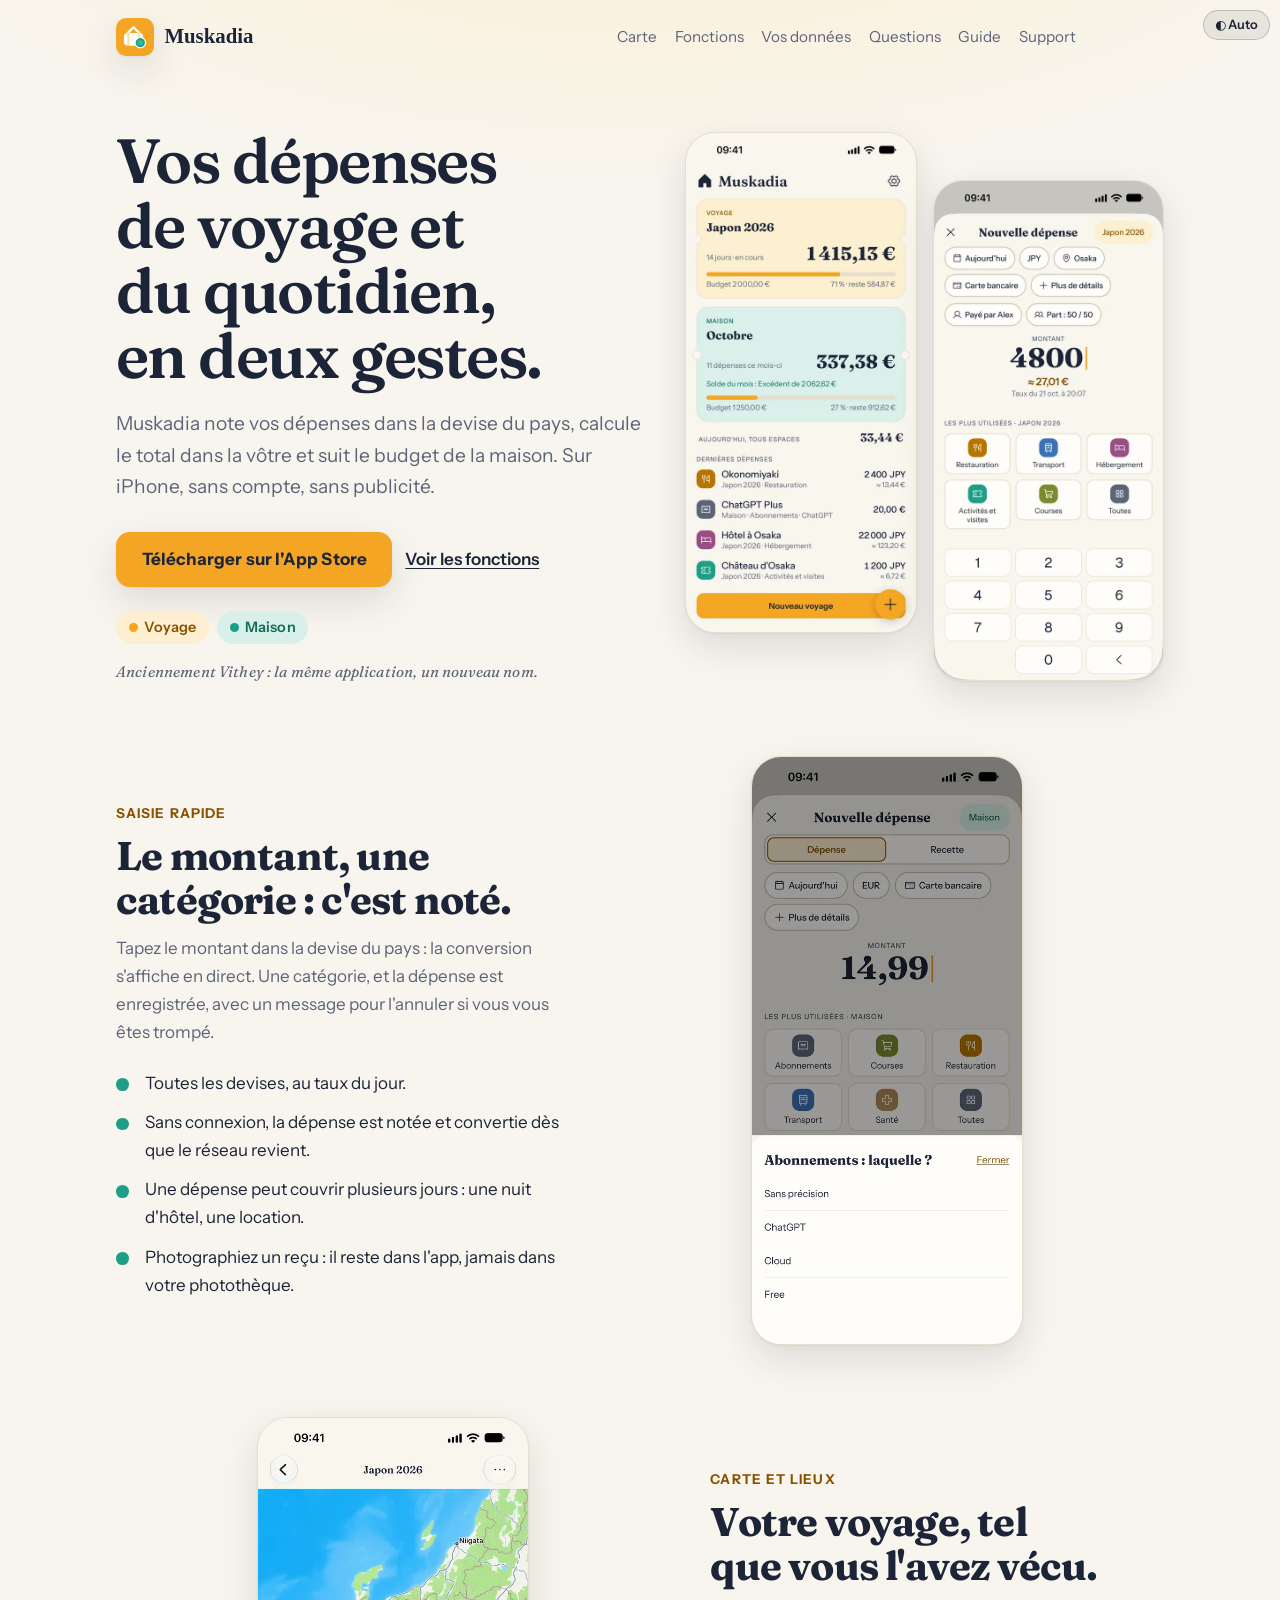
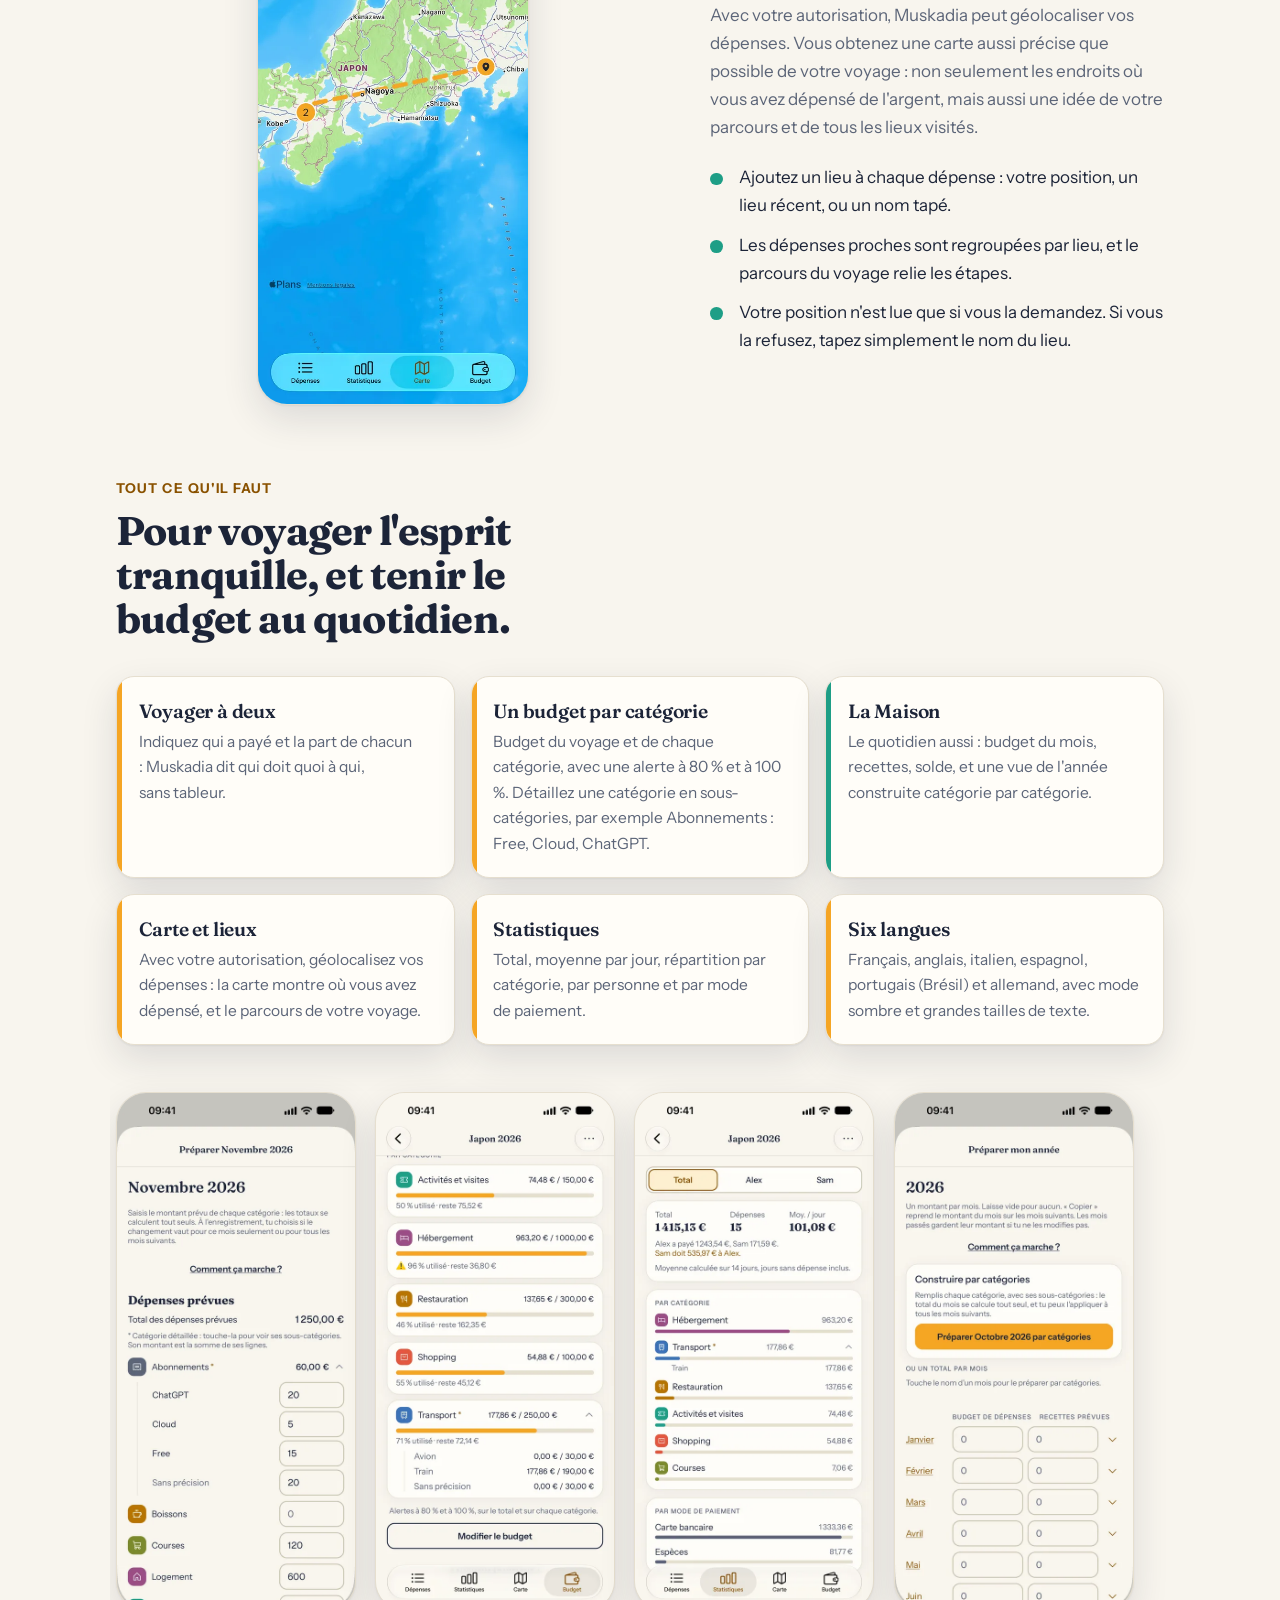
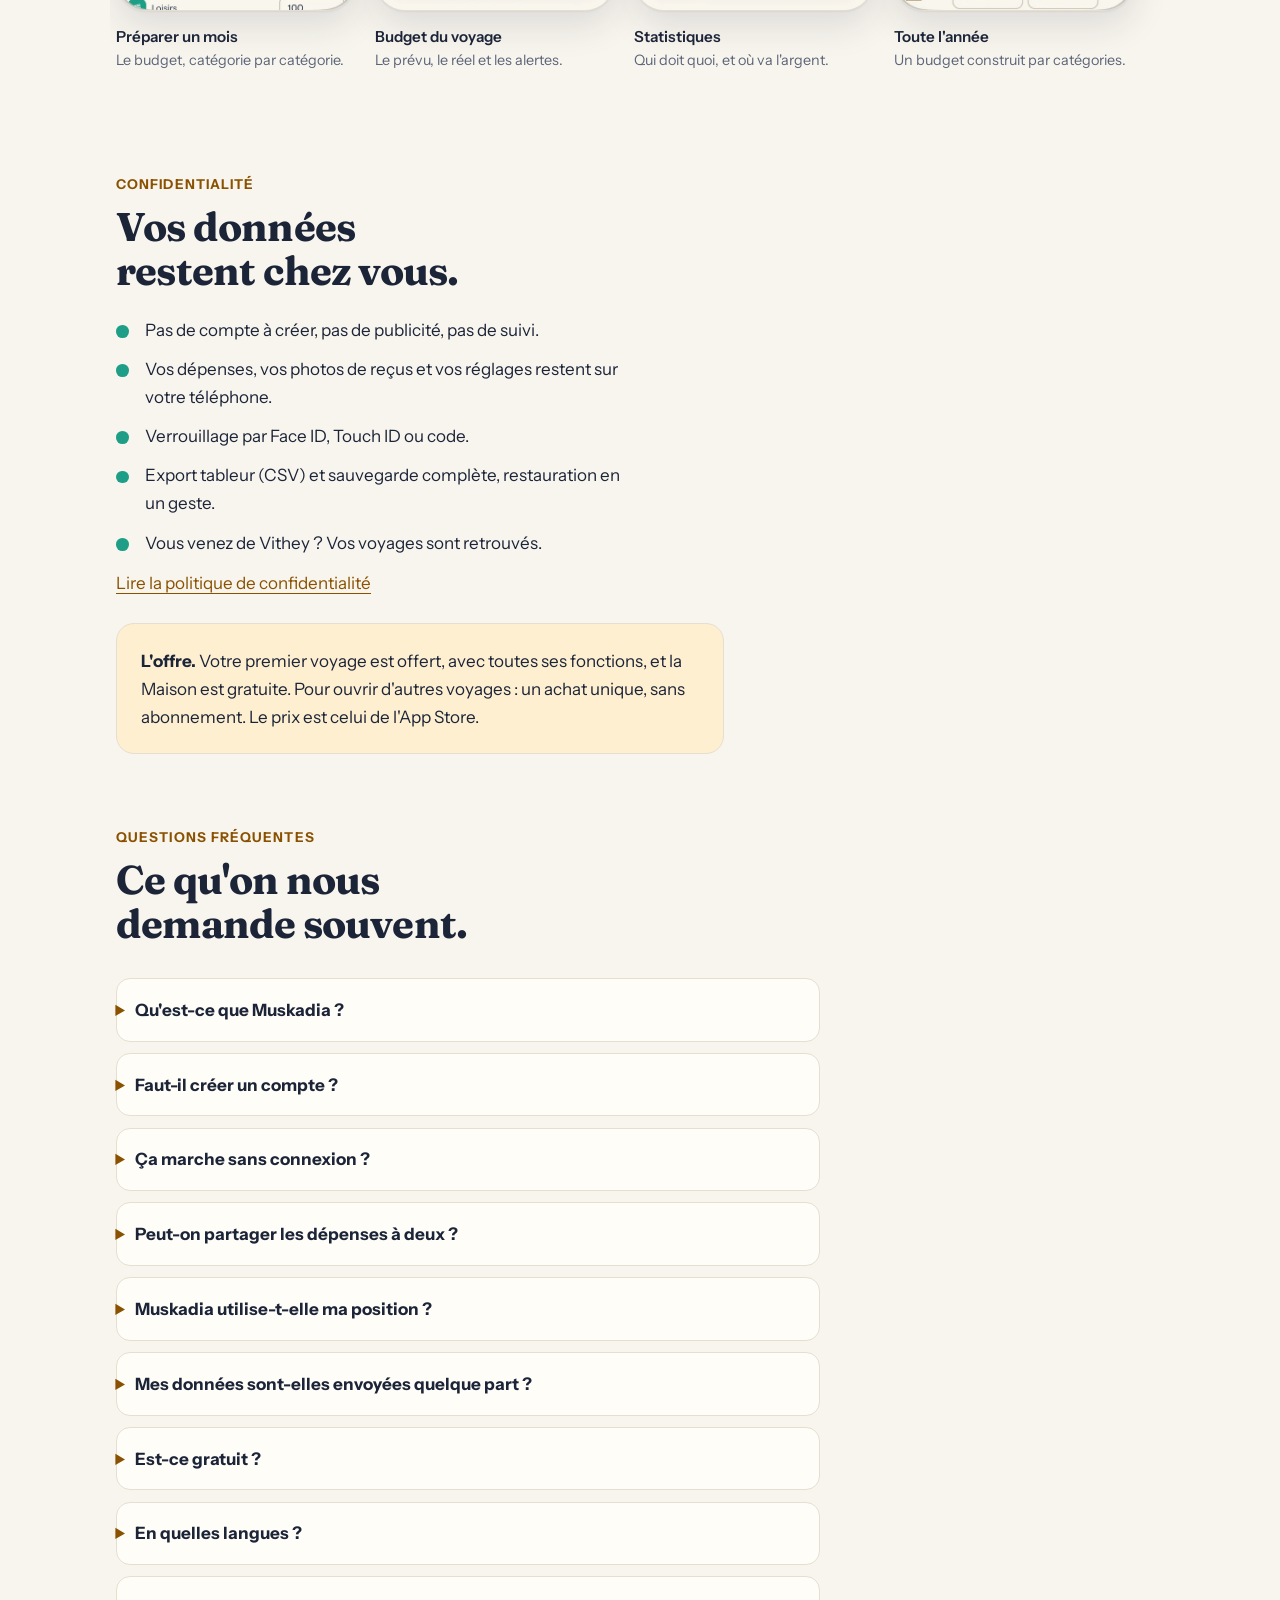
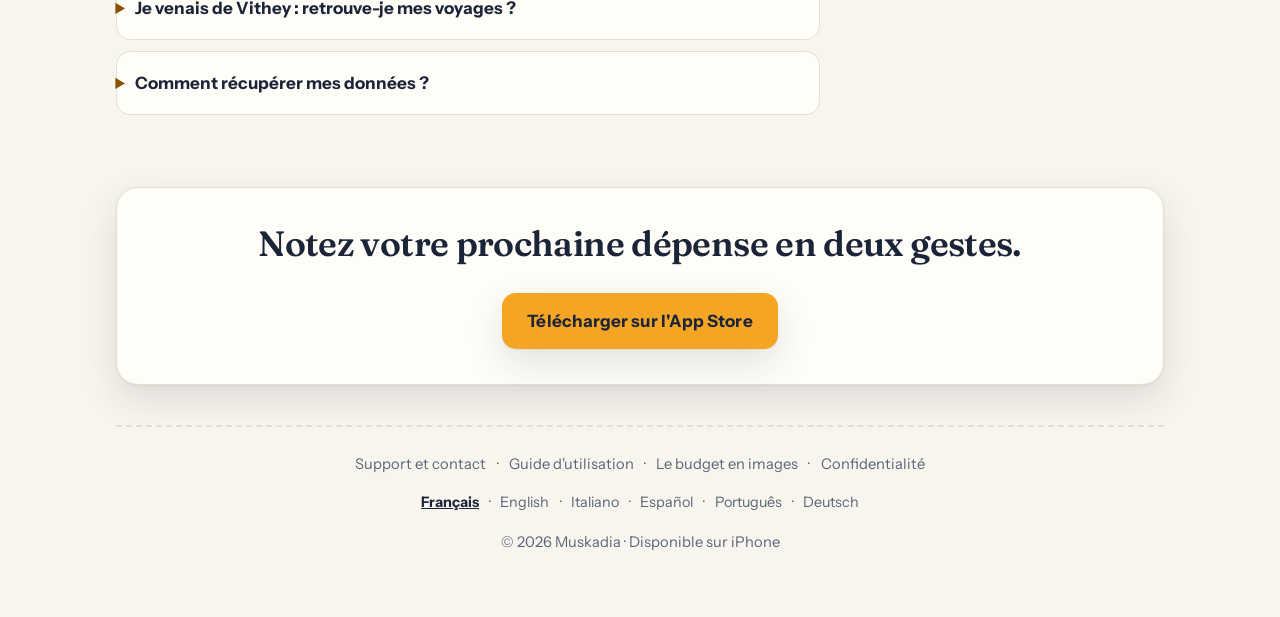
==== index.html @ f48eb9da "Liens App Store des landing pages : suivi de campagne par langue (site-fr, site-en, ...) Co-Authored" ====
<!doctype html>
<html lang="fr">
<head>
<meta charset="utf-8">
<meta name="viewport" content="width=device-width,initial-scale=1">
<title>Muskadia : dépenses de voyage et budget maison, sur iPhone</title>
<meta name="description" content="Notez vos dépenses de voyage en devises et suivez le budget de la maison, sur iPhone. Partage à deux, carte, sans compte ni publicité.">
<link rel="canonical" href="https://muskadia.fr/">
<link rel="alternate" hreflang="fr" href="https://muskadia.fr/">
<link rel="alternate" hreflang="en" href="https://muskadia.fr/en/">
<link rel="alternate" hreflang="it" href="https://muskadia.fr/it/">
<link rel="alternate" hreflang="es" href="https://muskadia.fr/es/">
<link rel="alternate" hreflang="pt-BR" href="https://muskadia.fr/pt-br/">
<link rel="alternate" hreflang="de" href="https://muskadia.fr/de/">
<link rel="alternate" hreflang="x-default" href="https://muskadia.fr/en/">
<meta name="apple-itunes-app" content="app-id=6759218602">
<meta name="theme-color" content="#F8F5EE">
<link rel="icon" href="/favicon.png">
<link rel="apple-touch-icon" href="/icon.png">
<meta property="og:type" content="website">
<meta property="og:site_name" content="Muskadia">
<meta property="og:locale" content="fr_FR">
<meta property="og:locale:alternate" content="en_US">
<meta property="og:locale:alternate" content="it_IT">
<meta property="og:locale:alternate" content="es_ES">
<meta property="og:locale:alternate" content="pt_BR">
<meta property="og:locale:alternate" content="de_DE">
<meta property="og:url" content="https://muskadia.fr/">
<meta property="og:title" content="Muskadia : dépenses de voyage et budget maison, sur iPhone">
<meta property="og:description" content="Notez une dépense en deux gestes, dans toutes les devises. Voyages, Maison, carte et budget : tout reste sur votre iPhone, sans compte.">
<meta property="og:image" content="https://muskadia.fr/img/og.png">
<meta property="og:image:width" content="1200">
<meta property="og:image:height" content="630">
<meta property="og:image:alt" content="L&#x27;écran d&#x27;accueil de Muskadia, avec un voyage et le budget de la maison">
<meta name="twitter:card" content="summary_large_image">
<meta name="twitter:title" content="Muskadia : dépenses de voyage et budget maison, sur iPhone">
<meta name="twitter:description" content="Notez une dépense en deux gestes, dans toutes les devises. Sans compte, sans publicité.">
<meta name="twitter:image" content="https://muskadia.fr/img/og.png">
<link rel="stylesheet" href="/landing.css">
<link rel="stylesheet" href="/theme.css">
<script src="/theme.js"></script>
<script type="application/ld+json">
{
  "@context": "https://schema.org",
  "@type": "MobileApplication",
  "name": "Muskadia",
  "alternateName": "Vithey",
  "url": "https://muskadia.fr/",
  "description": "Muskadia note les dépenses de voyage dans la devise du pays, calcule le total dans celle de l'utilisateur, partage les comptes à deux et suit le budget de la maison. Sur iPhone, sans compte ni publicité.",
  "applicationCategory": "TravelApplication",
  "operatingSystem": "iOS",
  "inLanguage": [
    "fr",
    "en",
    "it",
    "es",
    "pt-BR",
    "de"
  ],
  "downloadUrl": "https://apps.apple.com/fr/app/muskadia/id6759218602",
  "installUrl": "https://apps.apple.com/fr/app/muskadia/id6759218602",
  "image": "https://muskadia.fr/img/og.png",
  "screenshot": [
    "https://muskadia.fr/img/01-accueil.webp",
    "https://muskadia.fr/img/02-saisie.webp",
    "https://muskadia.fr/img/04-preparer-mois.webp",
    "https://muskadia.fr/img/06-budget-voyage.webp",
    "https://muskadia.fr/img/08-carte.webp",
    "https://muskadia.fr/img/09-statistiques.webp"
  ],
  "featureList": [
    "Saisie d'une dépense en deux gestes",
    "Dépenses en devise étrangère, converties au taux du jour, même sans connexion",
    "Partage des dépenses à deux : qui a payé, la part de chacun, qui doit quoi",
    "Budget par voyage et par catégorie, avec sous-catégories et alertes à 80 % et 100 %",
    "La Maison : budget du mois, recettes, solde et vue de l'année",
    "Géolocalisation des dépenses avec l'autorisation de l'utilisateur : carte des lieux et parcours du voyage",
    "Photos de reçus conservées dans l'app",
    "Statistiques, export tableur et sauvegarde complète",
    "Verrouillage par Face ID, Touch ID ou code",
    "Sans compte, sans publicité, sans suivi"
  ],
  "offers": {
    "@type": "Offer",
    "price": "0",
    "priceCurrency": "EUR",
    "availability": "https://schema.org/InStock"
  }
}
</script>
<script type="application/ld+json">
{
  "@context": "https://schema.org",
  "@type": "FAQPage",
  "inLanguage": "fr",
  "mainEntity": [
    {
      "@type": "Question",
      "name": "Qu'est-ce que Muskadia ?",
      "acceptedAnswer": {
        "@type": "Answer",
        "text": "Une application iPhone pour noter ses dépenses de voyage dans la devise du pays et suivre le budget du quotidien, dans un espace appelé la Maison. Elle s'appelait Vithey jusqu'au 22 octobre 2026."
      }
    },
    {
      "@type": "Question",
      "name": "Faut-il créer un compte ?",
      "acceptedAnswer": {
        "@type": "Answer",
        "text": "Non. Il n'y a ni compte ni serveur qui reçoit vos dépenses : tout est enregistré sur votre iPhone."
      }
    },
    {
      "@type": "Question",
      "name": "Ça marche sans connexion ?",
      "acceptedAnswer": {
        "@type": "Answer",
        "text": "Oui. Sans réseau, la dépense est notée et convertie dès que la connexion revient."
      }
    },
    {
      "@type": "Question",
      "name": "Peut-on partager les dépenses à deux ?",
      "acceptedAnswer": {
        "@type": "Answer",
        "text": "Oui. Pour chaque dépense, on indique qui a payé et la part de chacun, et Muskadia calcule qui doit quoi à qui."
      }
    },
    {
      "@type": "Question",
      "name": "Muskadia utilise-t-elle ma position ?",
      "acceptedAnswer": {
        "@type": "Answer",
        "text": "Seulement avec votre autorisation, et seulement quand vous la demandez pour une dépense. Elle sert à placer la dépense sur la carte et à dessiner le parcours de votre voyage. Si vous la refusez, tapez simplement le nom du lieu : l'application reste utilisable."
      }
    },
    {
      "@type": "Question",
      "name": "Mes données sont-elles envoyées quelque part ?",
      "acceptedAnswer": {
        "@type": "Answer",
        "text": "Vos dépenses restent sur votre téléphone. L'application télécharge seulement une liste de taux de change, sans rien envoyer de vos données. Il n'y a ni publicité ni outil de suivi."
      }
    },
    {
      "@type": "Question",
      "name": "Est-ce gratuit ?",
      "acceptedAnswer": {
        "@type": "Answer",
        "text": "Le premier voyage est offert avec toutes ses fonctions, et la Maison est gratuite. Pour ouvrir d'autres voyages, il y a un achat unique, sans abonnement. Le prix est celui affiché par l'App Store."
      }
    },
    {
      "@type": "Question",
      "name": "En quelles langues ?",
      "acceptedAnswer": {
        "@type": "Answer",
        "text": "En français, anglais, italien, espagnol, portugais (Brésil) et allemand."
      }
    },
    {
      "@type": "Question",
      "name": "Je venais de Vithey : retrouve-je mes voyages ?",
      "acceptedAnswer": {
        "@type": "Answer",
        "text": "Oui. Vithey est devenue Muskadia : c'est la même application, et vos voyages sont repris."
      }
    },
    {
      "@type": "Question",
      "name": "Comment récupérer mes données ?",
      "acceptedAnswer": {
        "@type": "Answer",
        "text": "Dans les réglages, l'export produit un tableur (CSV) et la sauvegarde complète peut être restaurée en un geste."
      }
    }
  ]
}
</script>
</head>
<body>
<div class="wrap">
  <header class="top">
    <a class="brand" href="/"><img src="/icon.png" width="38" height="38" alt="">Muskadia</a>
    <nav class="nav" aria-label="Navigation principale">
      <a href="#carte">Carte</a>
      <a href="#fonctions">Fonctions</a>
      <a href="#donnees">Vos données</a>
      <a href="#faq">Questions</a>
      <a href="/guide.html#fr">Guide</a>
      <a href="/support.html">Support</a>
    </nav>
  </header>

  <main>
    <div class="hero">
      <div>
        <h1>Vos dépenses de voyage et du quotidien, en deux gestes.</h1>
        <p class="lead">Muskadia note vos dépenses dans la devise du pays, calcule le total dans la vôtre et suit le budget de la maison. Sur iPhone, sans compte, sans publicité.</p>
        <div class="cta">
          <a class="store" href="https://apps.apple.com/fr/app/muskadia/id6759218602?pt=128555405&amp;ct=site-fr&amp;mt=8">Télécharger sur l&#x27;App Store</a>
          <a class="ghost" href="#fonctions">Voir les fonctions</a>
        </div>
        <div class="pills"><span class="pill trip"><i></i>Voyage</span><span class="pill home"><i></i>Maison</span></div>
        <p class="former">Anciennement Vithey : la même application, un nouveau nom.</p>
      </div>
      <div class="phones">
        <img class="phone" src="/img/01-accueil.webp" width="520" height="1130" alt="L&#x27;accueil de Muskadia : un voyage au Japon avec son budget, et la Maison avec le solde du mois">
        <img class="phone" src="/img/02-saisie.webp" width="520" height="1130" alt="La saisie d&#x27;une dépense de 4 800 yens, convertie en euros en direct">
      </div>
    </div>

    <section id="saisie">
      <div class="split">
        <div>
          <p class="eyebrow">Saisie rapide</p>
          <h2>Le montant, une catégorie : c&#x27;est noté.</h2>
          <p class="sub">Tapez le montant dans la devise du pays : la conversion s&#x27;affiche en direct. Une catégorie, et la dépense est enregistrée, avec un message pour l&#x27;annuler si vous vous êtes trompé.</p>
          <ul class="ticks">
            <li>Toutes les devises, au taux du jour.</li>
            <li>Sans connexion, la dépense est notée et convertie dès que le réseau revient.</li>
            <li>Une dépense peut couvrir plusieurs jours : une nuit d&#x27;hôtel, une location.</li>
            <li>Photographiez un reçu : il reste dans l&#x27;app, jamais dans votre photothèque.</li>
          </ul>
        </div>
        <img class="phone" loading="lazy" src="/img/03-sous-categorie.webp" width="520" height="1130" alt="Le choix d&#x27;une sous-catégorie lors de la saisie d&#x27;une dépense d&#x27;abonnement">
      </div>
    </section>

    <section id="carte">
      <div class="split rev">
        <img class="phone" loading="lazy" src="/img/08-carte.webp" width="520" height="1130" alt="La carte d&#x27;un voyage au Japon : les dépenses regroupées par lieu, reliées par le parcours">
        <div>
          <p class="eyebrow">Carte et lieux</p>
          <h2>Votre voyage, tel que vous l&#x27;avez vécu.</h2>
          <p class="sub">Avec votre autorisation, Muskadia peut géolocaliser vos dépenses. Vous obtenez une carte aussi précise que possible de votre voyage : non seulement les endroits où vous avez dépensé de l&#x27;argent, mais aussi une idée de votre parcours et de tous les lieux visités.</p>
          <ul class="ticks">
            <li>Ajoutez un lieu à chaque dépense : votre position, un lieu récent, ou un nom tapé.</li>
            <li>Les dépenses proches sont regroupées par lieu, et le parcours du voyage relie les étapes.</li>
            <li>Votre position n&#x27;est lue que si vous la demandez. Si vous la refusez, tapez simplement le nom du lieu.</li>
          </ul>
        </div>
      </div>
    </section>

    <section id="fonctions">
      <p class="eyebrow">Tout ce qu&#x27;il faut</p>
      <h2>Pour voyager l&#x27;esprit tranquille, et tenir le budget au quotidien.</h2>
      <div class="cards">
        <div class="card"><h3>Voyager à deux</h3><p>Indiquez qui a payé et la part de chacun : Muskadia dit qui doit quoi à qui, sans tableur.</p></div>
        <div class="card"><h3>Un budget par catégorie</h3><p>Budget du voyage et de chaque catégorie, avec une alerte à 80 % et à 100 %. Détaillez une catégorie en sous-catégories, par exemple Abonnements : Free, Cloud, ChatGPT.</p></div>
        <div class="card h"><h3>La Maison</h3><p>Le quotidien aussi : budget du mois, recettes, solde, et une vue de l&#x27;année construite catégorie par catégorie.</p></div>
        <div class="card"><h3>Carte et lieux</h3><p>Avec votre autorisation, géolocalisez vos dépenses : la carte montre où vous avez dépensé, et le parcours de votre voyage.</p></div>
        <div class="card"><h3>Statistiques</h3><p>Total, moyenne par jour, répartition par catégorie, par personne et par mode de paiement.</p></div>
        <div class="card"><h3>Six langues</h3><p>Français, anglais, italien, espagnol, portugais (Brésil) et allemand, avec mode sombre et grandes tailles de texte.</p></div>
      </div>
      <div class="strip" role="group" aria-label="Captures d&#x27;écran">
        <figure><img class="phone" loading="lazy" src="/img/04-preparer-mois.webp" width="520" height="1130" alt="Préparer un mois : le budget détaillé par catégorie et sous-catégorie"><figcaption>Préparer un mois<span>Le budget, catégorie par catégorie.</span></figcaption></figure>
        <figure><img class="phone" loading="lazy" src="/img/06-budget-voyage.webp" width="520" height="1130" alt="Le budget d&#x27;un voyage avec une catégorie dépliée en sous-catégories"><figcaption>Budget du voyage<span>Le prévu, le réel et les alertes.</span></figcaption></figure>
        <figure><img class="phone" loading="lazy" src="/img/09-statistiques.webp" width="520" height="1130" alt="Les statistiques d&#x27;un voyage à deux : total, qui doit quoi, répartition par catégorie"><figcaption>Statistiques<span>Qui doit quoi, et où va l&#x27;argent.</span></figcaption></figure>
        <figure><img class="phone" loading="lazy" src="/img/10-annee-par-categories.webp" width="520" height="1130" alt="Préparer son année : la carte pour construire le budget par catégories"><figcaption>Toute l&#x27;année<span>Un budget construit par catégories.</span></figcaption></figure>
      </div>
    </section>

    <section id="donnees">
      <p class="eyebrow">Confidentialité</p>
      <h2>Vos données restent chez vous.</h2>
      <ul class="ticks">
            <li>Pas de compte à créer, pas de publicité, pas de suivi.</li>
            <li>Vos dépenses, vos photos de reçus et vos réglages restent sur votre téléphone.</li>
            <li>Verrouillage par Face ID, Touch ID ou code.</li>
            <li>Export tableur (CSV) et sauvegarde complète, restauration en un geste.</li>
            <li>Vous venez de Vithey ? Vos voyages sont retrouvés.</li>
      </ul>
      <p class="sub"><a href="/privacy.html#fr">Lire la politique de confidentialité</a></p>
      <div class="offer"><p><strong>L'offre.</strong> Votre premier voyage est offert, avec toutes ses fonctions, et la Maison est gratuite. Pour ouvrir d'autres voyages : un achat unique, sans abonnement. Le prix est celui de l'App Store.</p></div>
    </section>

    <section id="faq">
      <p class="eyebrow">Questions fréquentes</p>
      <h2>Ce qu&#x27;on nous demande souvent.</h2>
      <div class="faq">
        <details><summary>Qu&#x27;est-ce que Muskadia ?</summary><p>Une application iPhone pour noter ses dépenses de voyage dans la devise du pays et suivre le budget du quotidien, dans un espace appelé la Maison. Elle s&#x27;appelait Vithey jusqu&#x27;au 22 octobre 2026.</p></details>
        <details><summary>Faut-il créer un compte ?</summary><p>Non. Il n&#x27;y a ni compte ni serveur qui reçoit vos dépenses : tout est enregistré sur votre iPhone.</p></details>
        <details><summary>Ça marche sans connexion ?</summary><p>Oui. Sans réseau, la dépense est notée et convertie dès que la connexion revient.</p></details>
        <details><summary>Peut-on partager les dépenses à deux ?</summary><p>Oui. Pour chaque dépense, on indique qui a payé et la part de chacun, et Muskadia calcule qui doit quoi à qui.</p></details>
        <details><summary>Muskadia utilise-t-elle ma position ?</summary><p>Seulement avec votre autorisation, et seulement quand vous la demandez pour une dépense. Elle sert à placer la dépense sur la carte et à dessiner le parcours de votre voyage. Si vous la refusez, tapez simplement le nom du lieu : l&#x27;application reste utilisable.</p></details>
        <details><summary>Mes données sont-elles envoyées quelque part ?</summary><p>Vos dépenses restent sur votre téléphone. L&#x27;application télécharge seulement une liste de taux de change, sans rien envoyer de vos données. Il n&#x27;y a ni publicité ni outil de suivi.</p></details>
        <details><summary>Est-ce gratuit ?</summary><p>Le premier voyage est offert avec toutes ses fonctions, et la Maison est gratuite. Pour ouvrir d&#x27;autres voyages, il y a un achat unique, sans abonnement. Le prix est celui affiché par l&#x27;App Store.</p></details>
        <details><summary>En quelles langues ?</summary><p>En français, anglais, italien, espagnol, portugais (Brésil) et allemand.</p></details>
        <details><summary>Je venais de Vithey : retrouve-je mes voyages ?</summary><p>Oui. Vithey est devenue Muskadia : c&#x27;est la même application, et vos voyages sont repris.</p></details>
        <details><summary>Comment récupérer mes données ?</summary><p>Dans les réglages, l&#x27;export produit un tableur (CSV) et la sauvegarde complète peut être restaurée en un geste.</p></details>
      </div>
    </section>

    <div class="last">
      <h2>Notez votre prochaine dépense en deux gestes.</h2>
      <div class="cta" style="justify-content:center"><a class="store" href="https://apps.apple.com/fr/app/muskadia/id6759218602?pt=128555405&amp;ct=site-fr&amp;mt=8">Télécharger sur l&#x27;App Store</a></div>
    </div>
  </main>

  <footer>
    <nav aria-label="Pied de page">
      <a href="/support.html">Support et contact</a> ·
      <a href="/guide.html#fr">Guide d&#x27;utilisation</a> ·
      <a href="/budget.html">Le budget en images</a> ·
      <a href="/privacy.html#fr">Confidentialité</a>
    </nav>
    <p class="langs"><a href="/" hreflang="fr" lang="fr" aria-current="true">Français</a> · <a href="/en/" hreflang="en" lang="en">English</a> · <a href="/it/" hreflang="it" lang="it">Italiano</a> · <a href="/es/" hreflang="es" lang="es">Español</a> · <a href="/pt-br/" hreflang="pt-BR" lang="pt-BR">Português</a> · <a href="/de/" hreflang="de" lang="de">Deutsch</a></p>
    <p>© 2026 Muskadia · Disponible sur iPhone</p>
  </footer>
</div>
</body>
</html>
---- landing.css ----
:root{
  --paper:#F8F5EE;--page:#FFFDF8;--line:#E6DFCF;--ink:#1C2438;--ink2:#5C6578;
  --amber:#F5A524;--amber-t:#8A5200;--amber-bg:#FDEFD0;
  --teal:#1E9E86;--teal-t:#0F6B5A;--teal-bg:#D9F0EA;
  --shadow:0 1px 2px rgba(28,36,56,.06),0 14px 36px rgba(28,36,56,.12);
}
:root[data-theme=dark]{
  --paper:#12151F;--page:#1B2030;--line:#2A3045;--ink:#F2EFE6;--ink2:#A3A9B8;
  --amber:#F7B23E;--amber-t:#F7B23E;--amber-bg:#3A2D12;
  --teal:#3DC4A9;--teal-t:#5FD6BE;--teal-bg:#12342E;
  --shadow:0 1px 2px rgba(0,0,0,.3),0 14px 36px rgba(0,0,0,.45);
}
@media (prefers-color-scheme:dark){:root:not([data-theme=light]){
  --paper:#12151F;--page:#1B2030;--line:#2A3045;--ink:#F2EFE6;--ink2:#A3A9B8;
  --amber:#F7B23E;--amber-t:#F7B23E;--amber-bg:#3A2D12;
  --teal:#3DC4A9;--teal-t:#5FD6BE;--teal-bg:#12342E;
  --shadow:0 1px 2px rgba(0,0,0,.3),0 14px 36px rgba(0,0,0,.45);
}}
*{box-sizing:border-box}
html{-webkit-text-size-adjust:100%;scroll-behavior:smooth}
body{margin:0;background:var(--paper);color:var(--ink);font:17px/1.65 -apple-system,BlinkMacSystemFont,"Segoe UI",system-ui,sans-serif;
  background-image:radial-gradient(70rem 30rem at 50% -10rem,var(--amber-bg),transparent 70%);background-repeat:no-repeat}
a{color:var(--amber-t)}
a:focus-visible,button:focus-visible{outline:3px solid var(--amber);outline-offset:3px;border-radius:6px}
.wrap{max-width:68rem;margin:0 auto;padding:0 1.25rem}
h1,h2,h3{font-family:"Iowan Old Style","Palatino Linotype",Palatino,Georgia,serif;margin:0}
section{padding:4.5rem 0 0}
section h2{font-size:clamp(1.8rem,4vw,2.5rem);line-height:1.1;letter-spacing:-.02em;font-weight:700;max-width:34rem}
.eyebrow{margin:0 0 .6rem;font-size:.85rem;font-weight:700;letter-spacing:.08em;text-transform:uppercase;color:var(--amber-t)}
.sub{color:var(--ink2);max-width:38rem;margin:.8rem 0 0}

/* En-tête */
.top{display:flex;align-items:center;justify-content:space-between;gap:1rem;padding:1.1rem 0;margin-right:5.5rem}
.brand{display:flex;align-items:center;gap:.65rem;text-decoration:none;color:var(--ink);font:700 1.3rem/1 "Iowan Old Style","Palatino Linotype",Palatino,Georgia,serif}
.brand img{width:38px;height:38px;border-radius:10px;box-shadow:var(--shadow)}
.nav{display:flex;gap:1.1rem;flex-wrap:wrap;font-size:.95rem}
.nav a{color:var(--ink2);text-decoration:none}
.nav a:hover{color:var(--ink);text-decoration:underline}
@media(max-width:44rem){.nav{display:none}}

/* Hero */
.hero{display:grid;gap:2.5rem;align-items:center;padding:2.5rem 0 0}
@media(min-width:56rem){.hero{grid-template-columns:1.05fr .95fr;padding-top:3.5rem}}
h1{font-size:clamp(2.4rem,6vw,3.9rem);line-height:1.04;letter-spacing:-.025em;font-weight:700}
.lead{font-size:1.2rem;color:var(--ink2);max-width:34rem;margin:1.2rem 0 0}
.cta{display:flex;flex-wrap:wrap;gap:.8rem;align-items:center;margin-top:1.8rem}
.store{display:inline-block;padding:.85rem 1.6rem;border-radius:14px;background:var(--amber);color:#1C2438;font-weight:700;text-decoration:none;box-shadow:var(--shadow)}
.store:hover{filter:brightness(1.05)}
.ghost{color:var(--ink);font-weight:600;text-underline-offset:.2em}
.pills{display:flex;gap:.5rem;flex-wrap:wrap;margin-top:1.5rem}
.pill{display:inline-flex;align-items:center;gap:.4rem;padding:.3rem .8rem;border-radius:999px;font-size:.9rem;font-weight:600}
.pill i{width:.55rem;height:.55rem;border-radius:50%;display:inline-block}
.pill.trip{background:var(--amber-bg);color:var(--amber-t)}.pill.trip i{background:var(--amber)}
.pill.home{background:var(--teal-bg);color:var(--teal-t)}.pill.home i{background:var(--teal)}
.former{margin:.9rem 0 0;font-style:italic;color:var(--ink2);font-size:.95rem}
.phones{position:relative;display:flex;justify-content:center;gap:1rem;align-items:flex-start}
.phone{display:block;width:100%;height:auto;border-radius:30px;box-shadow:var(--shadow);border:1px solid var(--line);background:var(--page)}
.phones .phone{max-width:15rem;flex:1 1 0;min-width:0}
.phones .phone+.phone{margin-top:3rem}
@media(max-width:30rem){.phones .phone{max-width:46%}}

/* Fonctions */
.cards{display:grid;gap:1rem;margin-top:2.2rem}
@media(min-width:40rem){.cards{grid-template-columns:1fr 1fr}}
@media(min-width:62rem){.cards{grid-template-columns:1fr 1fr 1fr}}
.card{padding:1.35rem 1.35rem 1.3rem;border-radius:18px;background:var(--page);border:1px solid var(--line);box-shadow:var(--shadow);position:relative;overflow:hidden}
.card:before{content:"";position:absolute;left:0;top:0;bottom:0;width:5px;background:var(--c,var(--amber))}
.card.h{--c:var(--teal)}
.card h3{font-size:1.2rem;line-height:1.25;margin-bottom:.35rem}
.card p{margin:0;color:var(--ink2);font-size:.97rem}

/* Écrans */
.split{display:grid;gap:2.5rem;align-items:center}
@media(min-width:52rem){.split{grid-template-columns:.9fr 1.1fr}.split.rev{grid-template-columns:1.1fr .9fr}}
.split .phone{max-width:17rem;margin:0 auto}
.strip{display:flex;gap:1.2rem;overflow-x:auto;scroll-snap-type:x mandatory;padding:1.5rem .4rem 1.8rem;margin:1.4rem -.4rem 0}
.strip figure{margin:0;flex:0 0 min(15rem,72vw);scroll-snap-align:start}
.strip figcaption{margin-top:.8rem;font-weight:600;font-size:.95rem}
.strip figcaption span{display:block;font-weight:400;color:var(--ink2);font-size:.9rem}

/* Listes */
.ticks{list-style:none;margin:1.4rem 0 0;padding:0;display:grid;gap:.7rem;max-width:36rem}
.ticks li{position:relative;padding-left:1.8rem}
.ticks li:before{content:"";position:absolute;left:0;top:.55em;width:.8rem;height:.8rem;border-radius:50%;background:var(--teal)}
.offer{margin-top:1.6rem;padding:1.4rem 1.5rem;border-radius:18px;background:var(--amber-bg);color:var(--ink);max-width:38rem;border:1px solid var(--line)}
.offer p{margin:0}

/* FAQ */
.faq{margin-top:2rem;max-width:44rem;display:grid;gap:.7rem}
.faq details{border:1px solid var(--line);border-radius:14px;background:var(--page);padding:.2rem 1.1rem}
.faq summary{cursor:pointer;font-weight:700;padding:.85rem 0;list-style-position:outside}
.faq summary::marker{color:var(--amber-t)}
.faq details p{margin:0 0 1rem;color:var(--ink2)}

/* Pied de page */
.last{margin-top:4.5rem;padding:2.2rem 1.4rem;border-radius:22px;background:var(--page);border:1px solid var(--line);box-shadow:var(--shadow);text-align:center}
.last h2{margin:0 auto;font-size:clamp(1.6rem,3.6vw,2.2rem)}
footer{margin:2.5rem 0 0;padding:1.6rem 0 3rem;border-top:2px dashed var(--line);text-align:center;font-size:.92rem;color:var(--ink2)}
footer a{color:var(--ink2);text-decoration:none;padding:0 .45rem}
footer a:hover{color:var(--ink);text-decoration:underline}

.langs{margin:.9rem 0 0;font-size:.9rem}
.langs a[aria-current=true]{color:var(--ink);font-weight:700;text-decoration:underline}
---- theme.css ----
/* Thème éditorial de Muskadia : Fraunces (titres) + Instrument Sans (texte).
   Polices hébergées sur le site (licence SIL OFL 1.1, voir fonts/) : aucune requête vers un tiers. */
@font-face{font-family:"Fraunces";font-style:normal;font-weight:100 900;font-display:swap;src:url(fonts/fraunces-latin-wght-normal.woff2) format("woff2")}
@font-face{font-family:"Fraunces";font-style:italic;font-weight:100 900;font-display:swap;src:url(fonts/fraunces-latin-wght-italic.woff2) format("woff2")}
@font-face{font-family:"Instrument Sans";font-style:normal;font-weight:400 700;font-display:swap;src:url(fonts/instrument-sans-latin-wght-normal.woff2) format("woff2")}

:root{
  --serif:"Fraunces","Iowan Old Style","Palatino Linotype",Palatino,Georgia,serif;
  --sans:"Instrument Sans",-apple-system,BlinkMacSystemFont,"Segoe UI",system-ui,sans-serif;
}
html{font-feature-settings:"kern","liga";text-rendering:optimizeLegibility;-webkit-font-smoothing:antialiased}
body{font-family:var(--sans);font-size:17px;line-height:1.65;font-optical-sizing:auto}

h1,h2,h3,h4,.tag,.card h2{font-family:var(--serif);font-optical-sizing:auto;font-variation-settings:"SOFT" 50,"WONK" 0;text-wrap:balance}
h1{font-weight:600;letter-spacing:-.025em;line-height:1.04}
h2{font-weight:600;letter-spacing:-.018em;line-height:1.18}
h3{font-weight:600;letter-spacing:-.01em;line-height:1.25}
.tag{font-style:italic;font-weight:400;letter-spacing:0}

/* Texte courant : mesure confortable et rythme de lecture */
p,li{text-wrap:pretty}
main p,main li{max-width:38rem}
.hero p,.contact p,footer{max-width:none}

/* Petits repères typographiques */
.former{font-family:var(--serif);font-style:italic;letter-spacing:.01em}
.pill,.store,.card .go{font-family:var(--sans);letter-spacing:.005em}
.card h2{font-weight:600;font-size:1.28rem}
.card .go{font-weight:600}

/* Liens de texte : soulignement fin et décalé, plus éditorial */
main p a,main li a,.contact a{text-decoration-thickness:1px;text-underline-offset:.22em}

/* Chiffres alignés dans les tableaux et schémas */
table,svg text{font-variant-numeric:tabular-nums}
svg text{font-family:var(--sans)}

/* Mode d'affichage manuel (theme.js) : l'attribut data-theme prime sur le réglage de l'appareil. */
:root[data-theme="light"]{color-scheme:light}
:root[data-theme="dark"]{color-scheme:dark}
.mode-toggle{position:fixed;top:.6rem;right:.6rem;z-index:20;font:600 .8rem/1 var(--sans);padding:.5rem .7rem;border-radius:999px;
  border:1px solid rgba(128,128,128,.4);background:rgba(128,128,128,.14);color:inherit;cursor:pointer;
  -webkit-backdrop-filter:blur(8px);backdrop-filter:blur(8px)}
.mode-toggle:hover{background:rgba(128,128,128,.26)}
.mode-toggle:focus-visible{outline:3px solid #F5A524;outline-offset:2px}
@media print{.mode-toggle{display:none}}

/* Guide : accès bien visible à la page « Le budget en images » */
.budget-card{display:block;margin:1.2rem 0;padding:.85rem 1.1rem;border-left:4px solid #F5A524;border-radius:0 12px 12px 0;
  background:rgba(245,165,36,.14);text-decoration:none;color:inherit}
.budget-card b{display:block;font:600 1.15rem/1.25 var(--serif)}
.budget-card span{display:block;margin-top:.15rem;font-size:.92rem;opacity:.85}
.budget-card:hover{background:rgba(245,165,36,.24)}
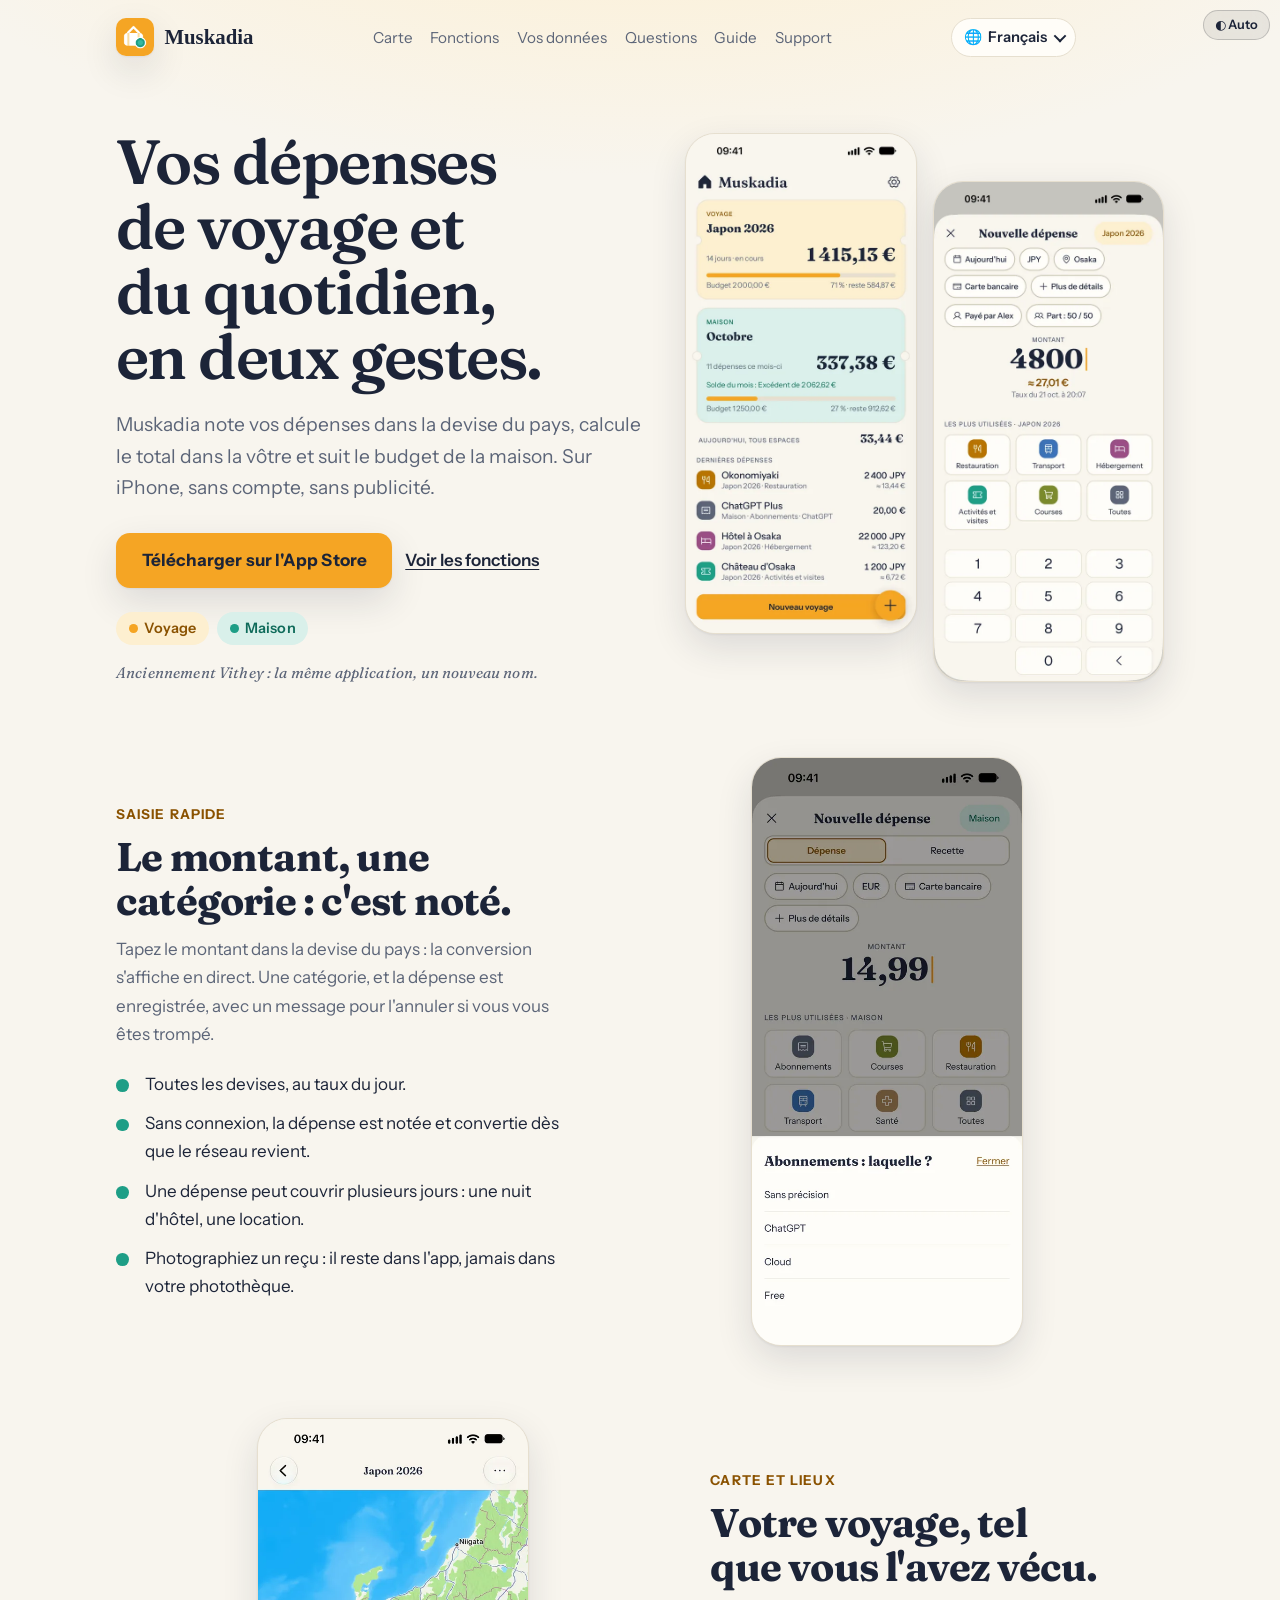
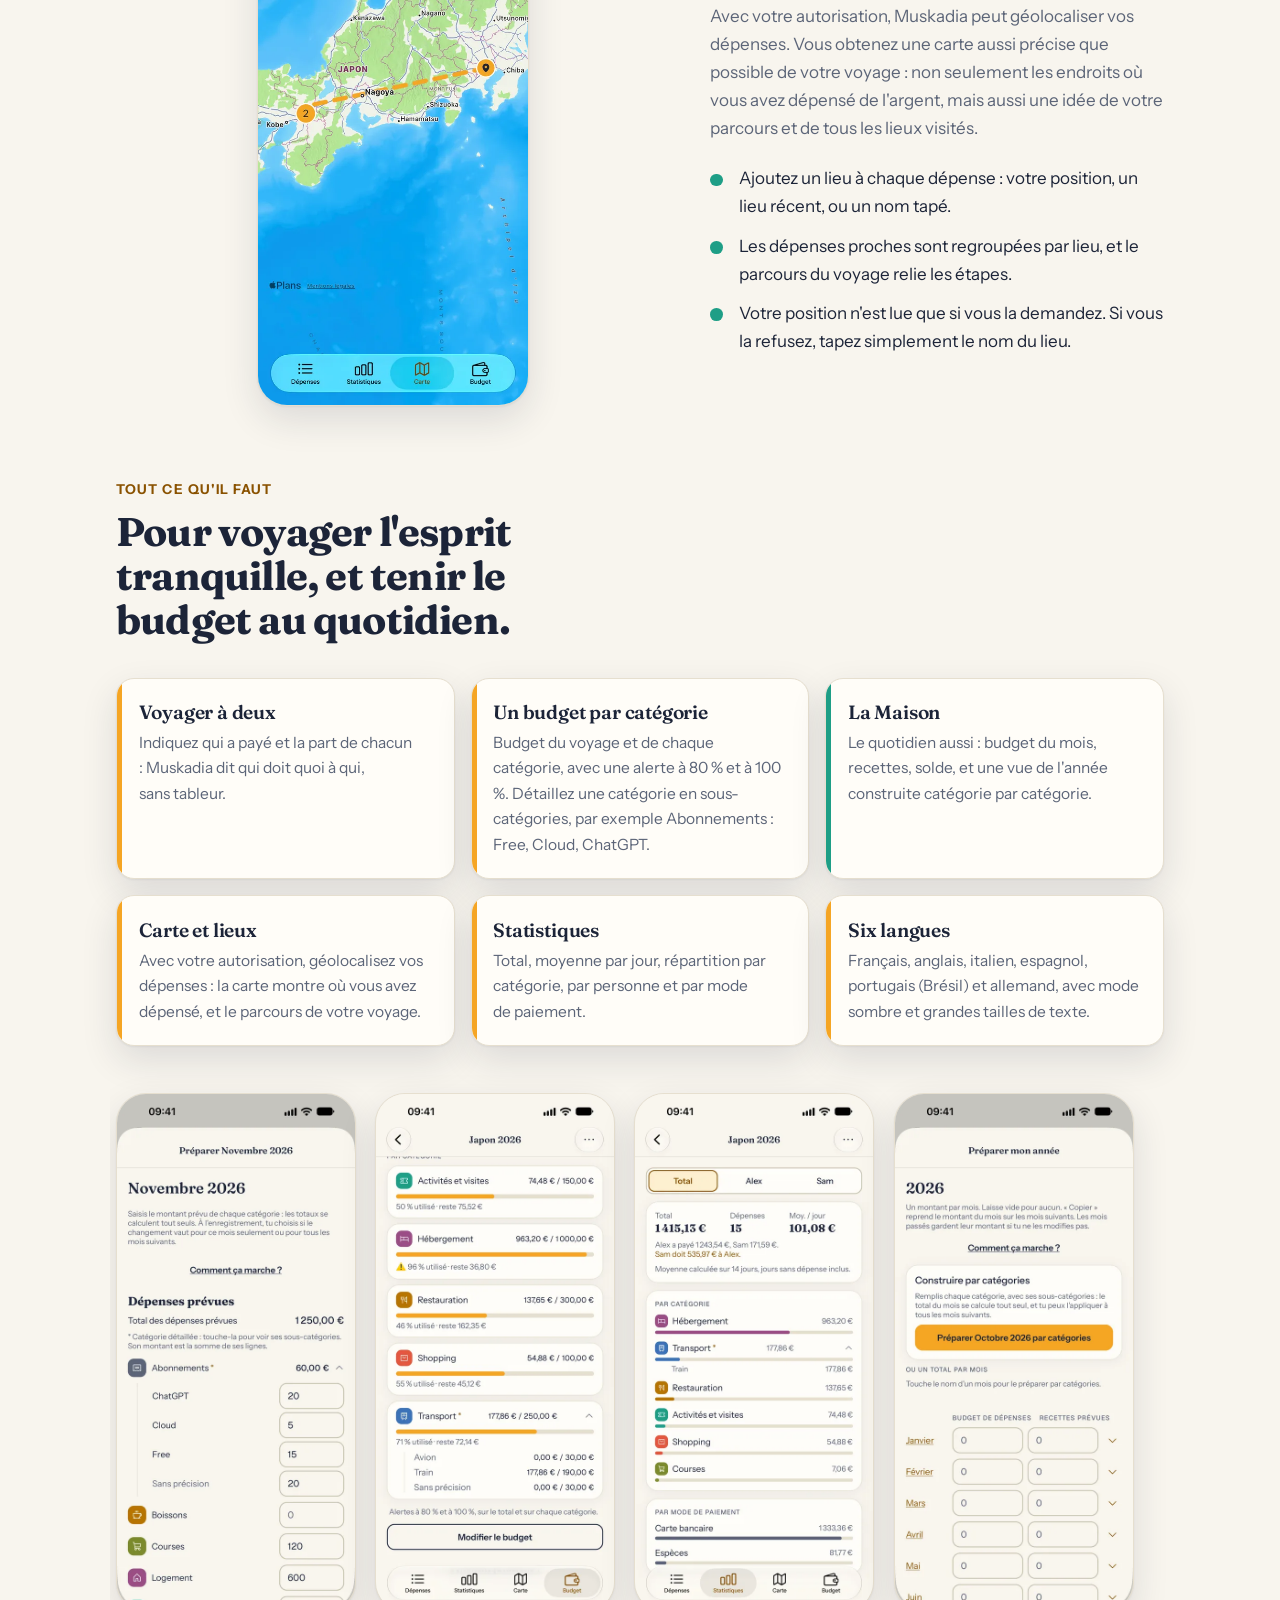
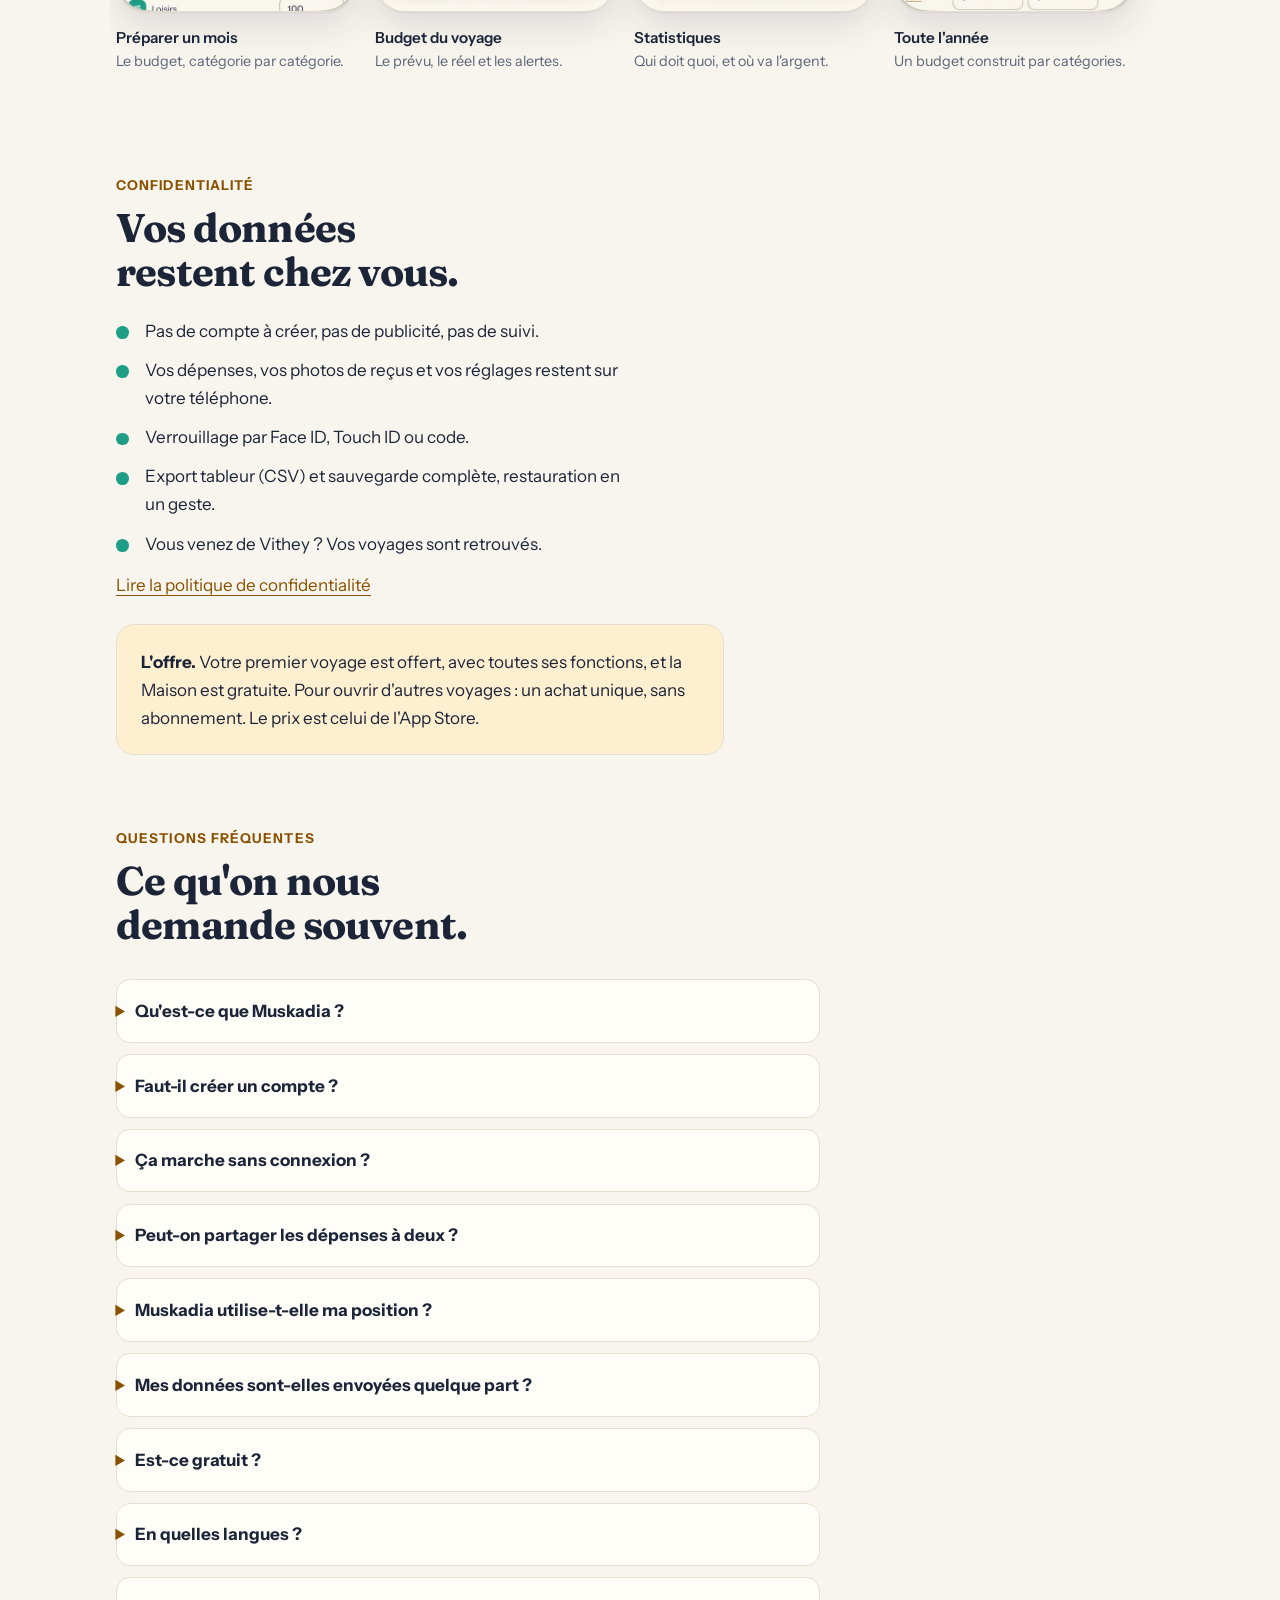
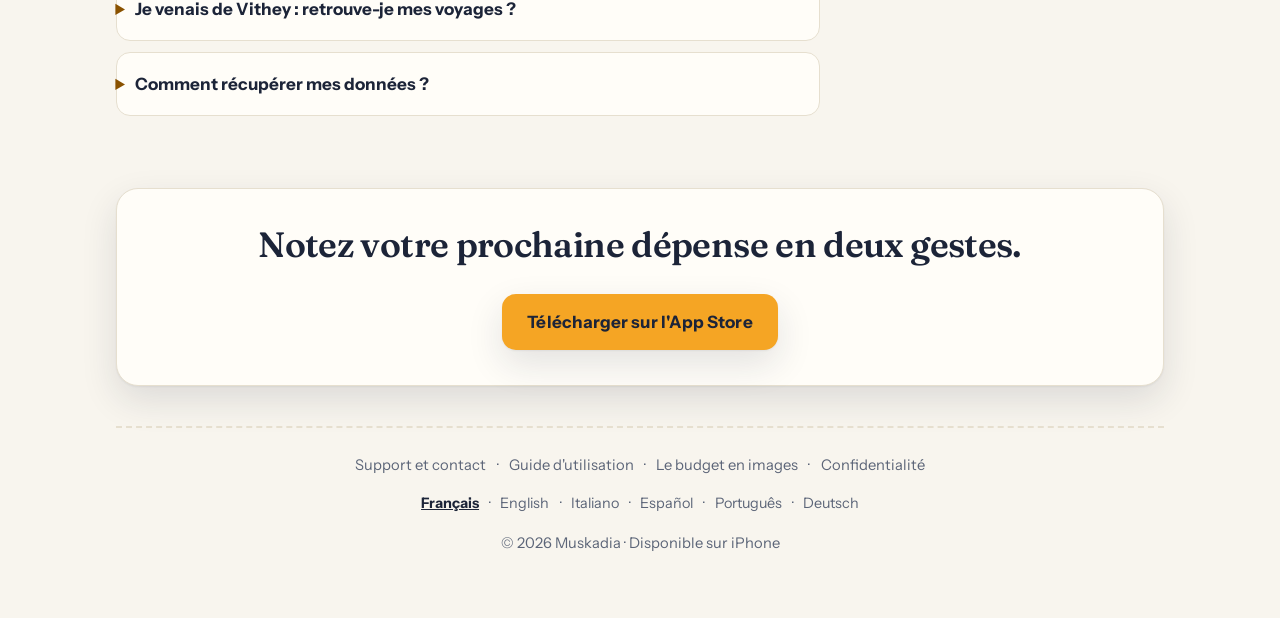
==== commit 6d15da3f: "Sélecteur de langue en haut à droite des landing pages Co-Authored-By: Claude Sonnet 5.5 <noreply@an" ====
--- a/index.html
+++ b/index.html
@@ -190,6 +190,7 @@
       <a href="/guide.html#fr">Guide</a>
       <a href="/support.html">Support</a>
     </nav>
+    <details class="lang"><summary aria-label="Changer de langue"><span aria-hidden="true">&#127760;</span> Français</summary><ul><li><a href="/" hreflang="fr" lang="fr" aria-current="true">Français</a></li><li><a href="/en/" hreflang="en" lang="en">English</a></li><li><a href="/it/" hreflang="it" lang="it">Italiano</a></li><li><a href="/es/" hreflang="es" lang="es">Español</a></li><li><a href="/pt-br/" hreflang="pt-BR" lang="pt-BR">Português</a></li><li><a href="/de/" hreflang="de" lang="de">Deutsch</a></li></ul></details>
   </header>
 
   <main>
--- a/landing.css
+++ b/landing.css
@@ -101,3 +101,16 @@
 
 .langs{margin:.9rem 0 0;font-size:.9rem}
 .langs a[aria-current=true]{color:var(--ink);font-weight:700;text-decoration:underline}
+
+/* Sélecteur de langue du haut de page (sans JavaScript : <details>) */
+.top{position:relative}
+.lang{position:relative;font-size:.92rem;flex:none}
+.lang summary{list-style:none;cursor:pointer;display:flex;align-items:center;gap:.4rem;padding:.4rem .75rem;border:1px solid var(--line);border-radius:999px;background:var(--page);color:var(--ink);font-weight:600}
+.lang summary::-webkit-details-marker{display:none}
+.lang summary::after{content:"";width:.45rem;height:.45rem;border-right:2px solid currentColor;border-bottom:2px solid currentColor;transform:rotate(45deg) translateY(-2px)}
+.lang[open] summary::after{transform:rotate(-135deg) translateY(-2px)}
+.lang ul{position:absolute;right:0;top:calc(100% + .4rem);z-index:30;margin:0;padding:.35rem;list-style:none;min-width:11rem;border:1px solid var(--line);border-radius:14px;background:var(--page);box-shadow:var(--shadow)}
+.lang li a{display:block;padding:.45rem .75rem;border-radius:9px;color:var(--ink2);text-decoration:none}
+.lang li a:hover,.lang li a:focus-visible{background:var(--paper);color:var(--ink)}
+.lang li a[aria-current=true]{color:var(--ink);font-weight:700}
+@media(max-width:30rem){.top{margin-right:6.4rem;gap:.5rem}.brand{font-size:1.15rem;gap:.5rem}.brand img{width:32px;height:32px}.lang summary{padding:.35rem .6rem}}
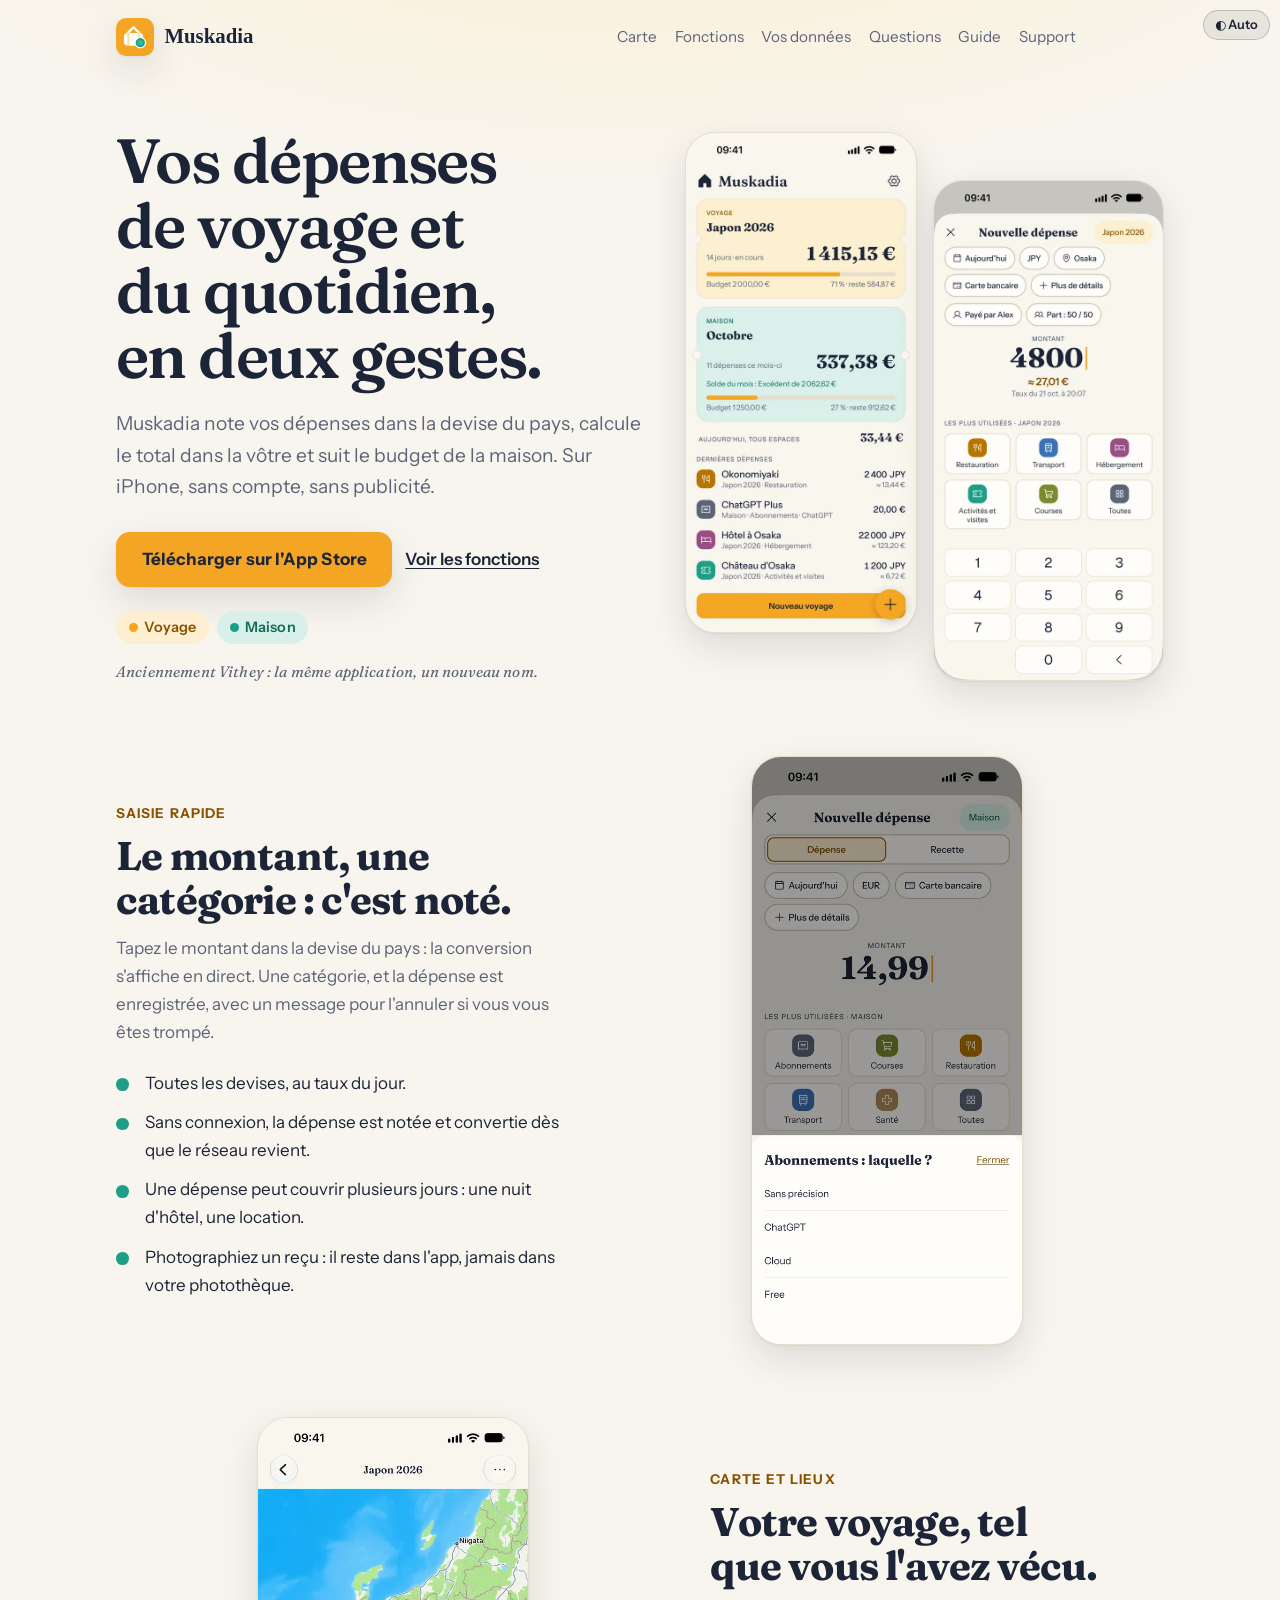
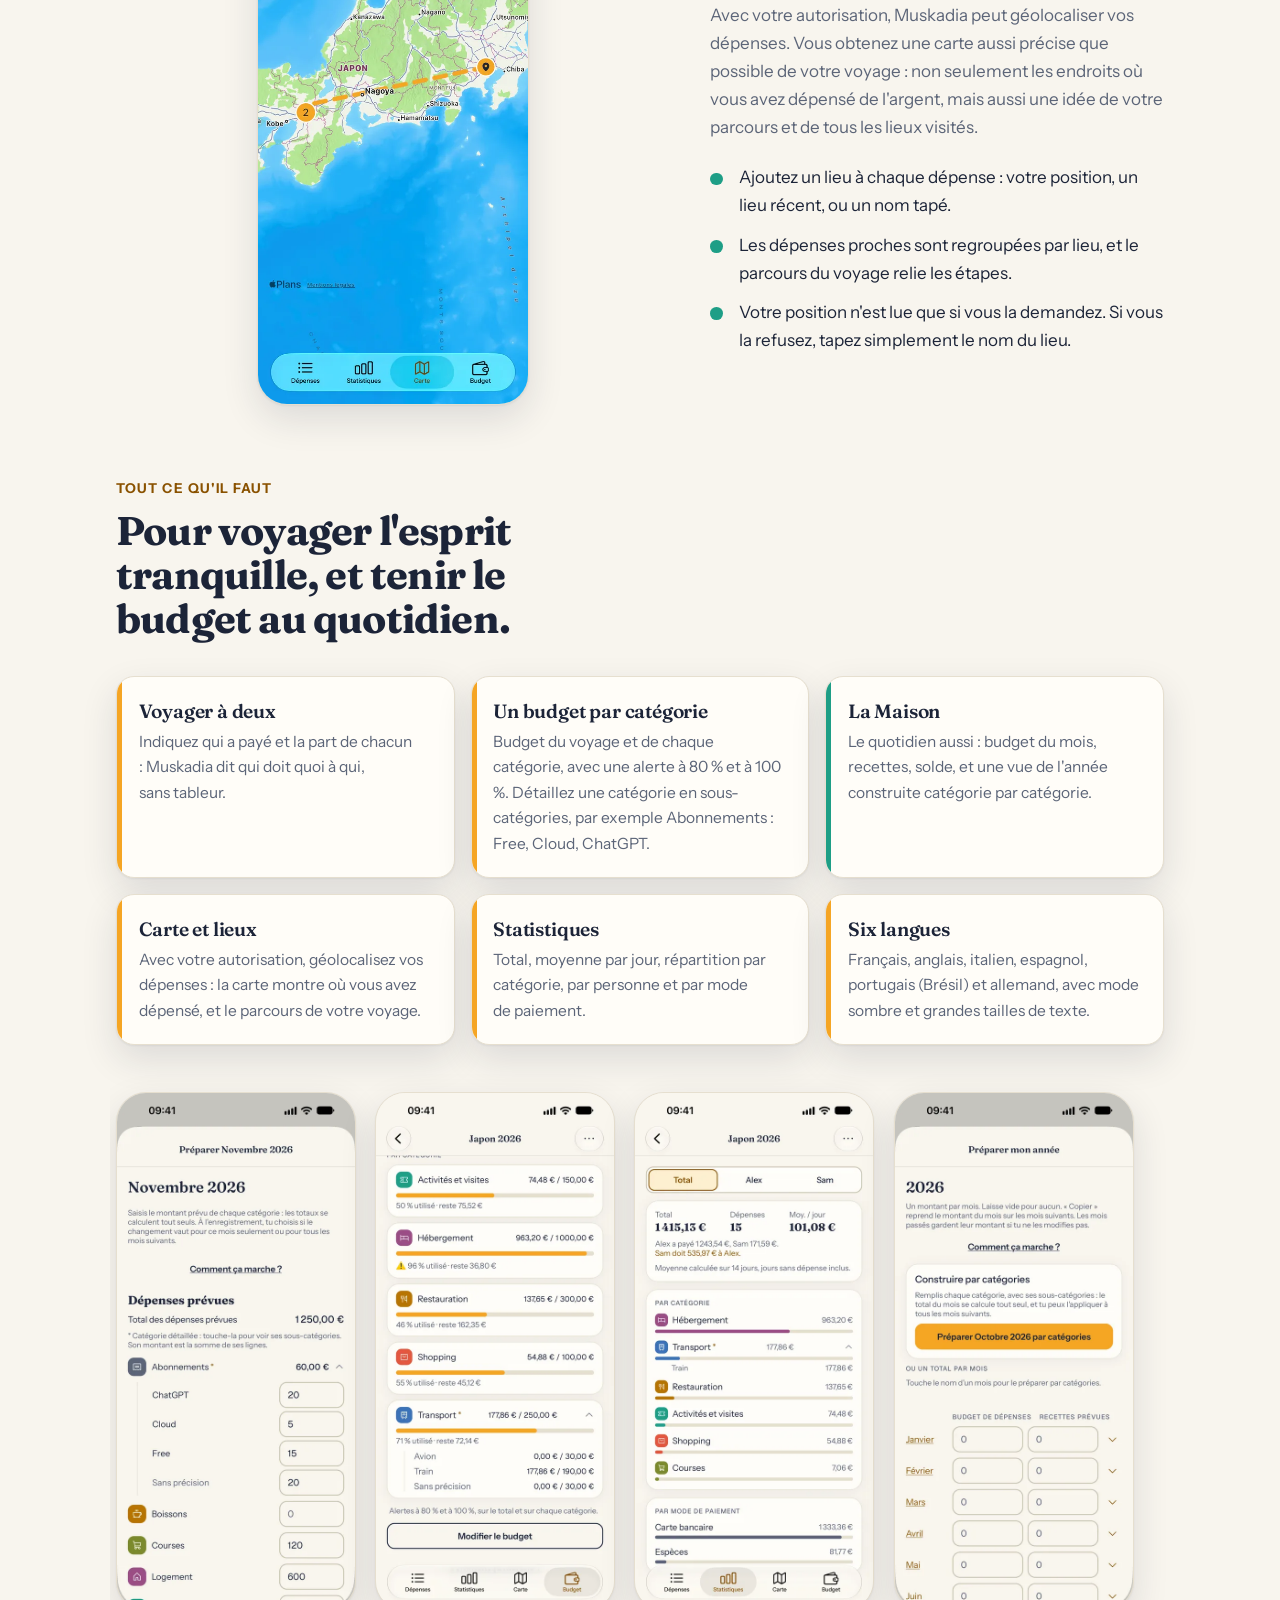
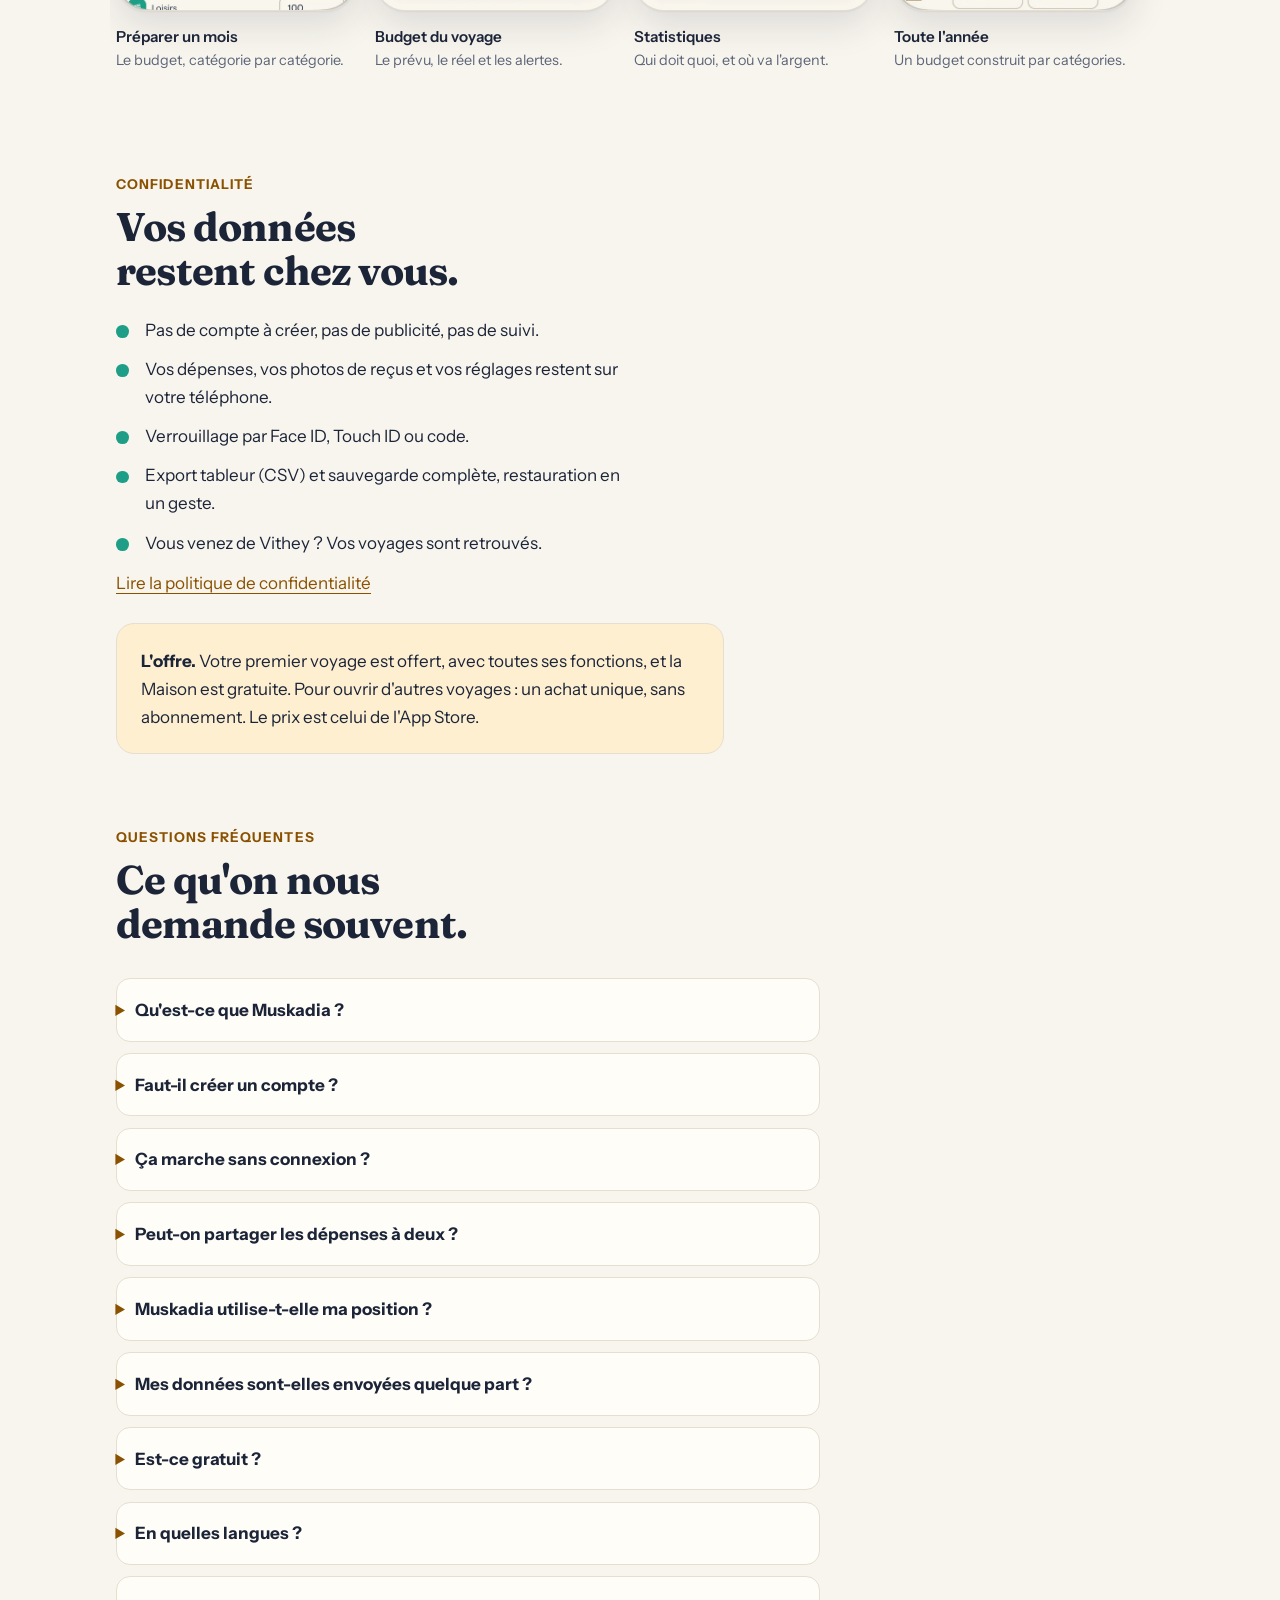
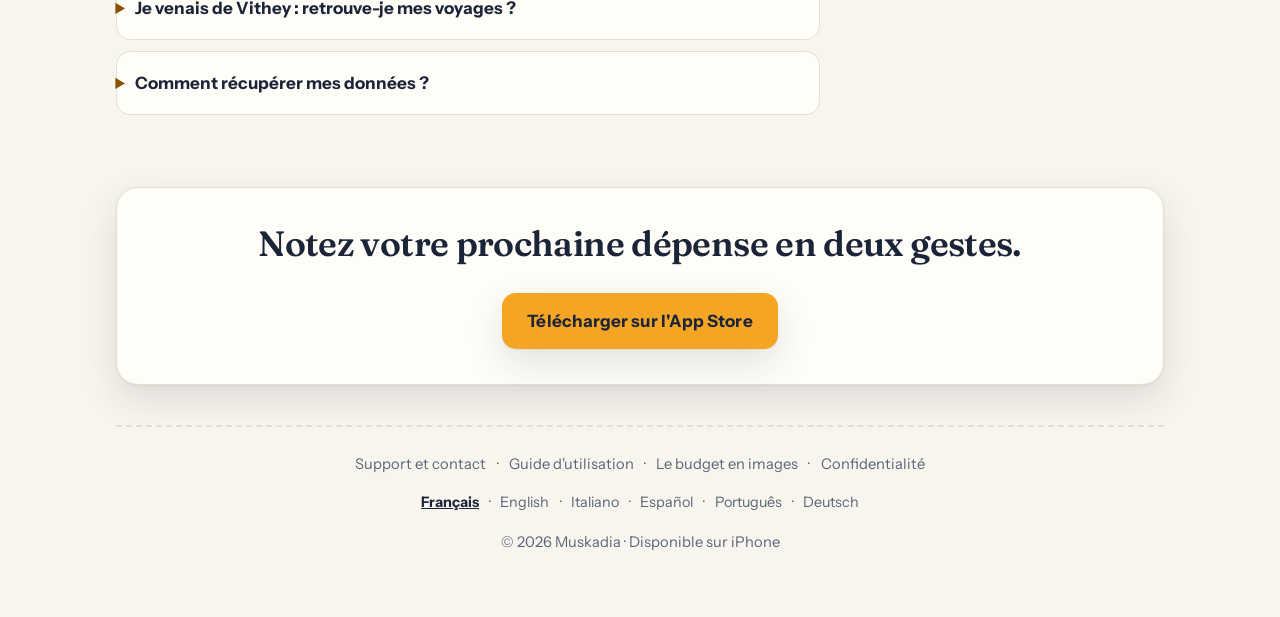
==== commit 27e14a3f: "Landing pages : feuilles de style versionnées pour contourner le cache Co-Authored-By: Claude Sonnet" ====
--- a/index.html
+++ b/index.html
@@ -36,8 +36,8 @@
 <meta name="twitter:title" content="Muskadia : dépenses de voyage et budget maison, sur iPhone">
 <meta name="twitter:description" content="Notez une dépense en deux gestes, dans toutes les devises. Sans compte, sans publicité.">
 <meta name="twitter:image" content="https://muskadia.fr/img/og.png">
-<link rel="stylesheet" href="/landing.css">
-<link rel="stylesheet" href="/theme.css">
+<link rel="stylesheet" href="/landing.css?v=20261024b">
+<link rel="stylesheet" href="/theme.css?v=20261024b">
 <script src="/theme.js"></script>
 <script type="application/ld+json">
 {
@@ -190,7 +190,6 @@
       <a href="/guide.html#fr">Guide</a>
       <a href="/support.html">Support</a>
     </nav>
-    <details class="lang"><summary aria-label="Changer de langue"><span aria-hidden="true">&#127760;</span> Français</summary><ul><li><a href="/" hreflang="fr" lang="fr" aria-current="true">Français</a></li><li><a href="/en/" hreflang="en" lang="en">English</a></li><li><a href="/it/" hreflang="it" lang="it">Italiano</a></li><li><a href="/es/" hreflang="es" lang="es">Español</a></li><li><a href="/pt-br/" hreflang="pt-BR" lang="pt-BR">Português</a></li><li><a href="/de/" hreflang="de" lang="de">Deutsch</a></li></ul></details>
   </header>
 
   <main>
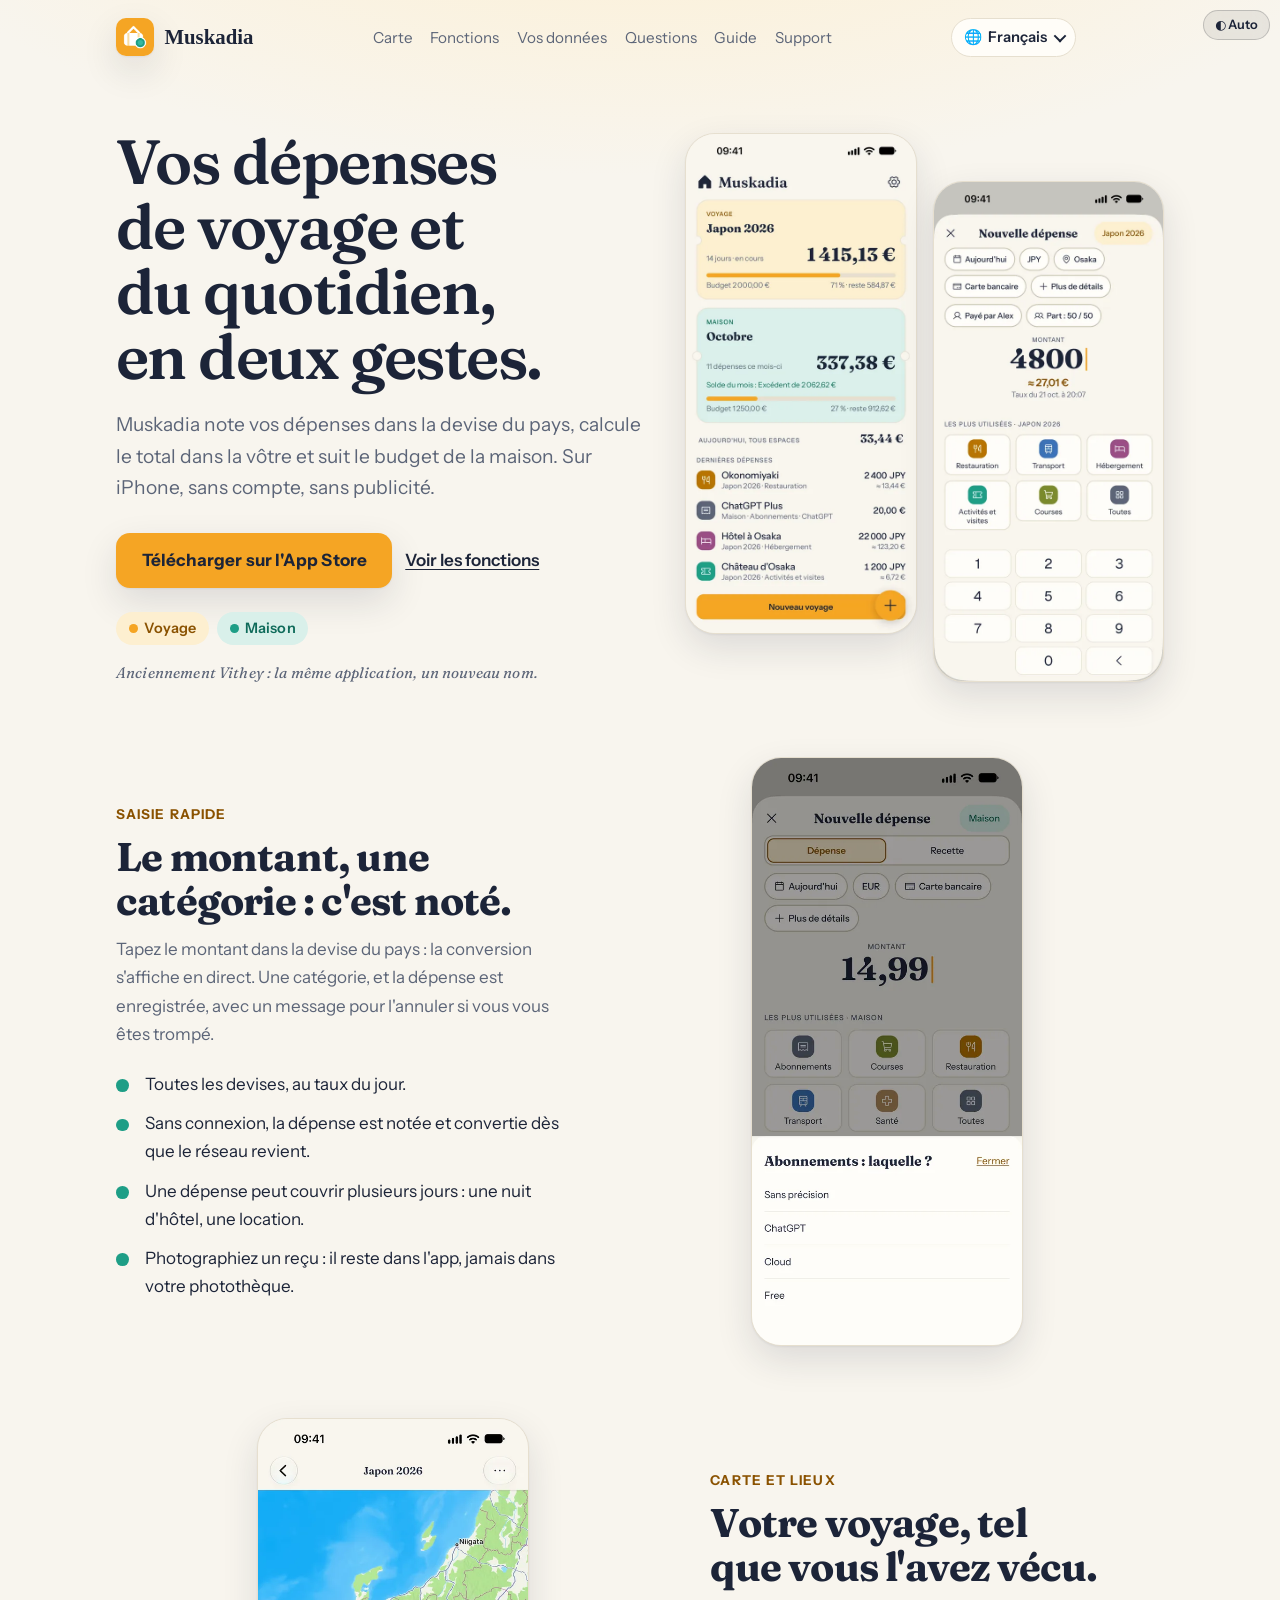
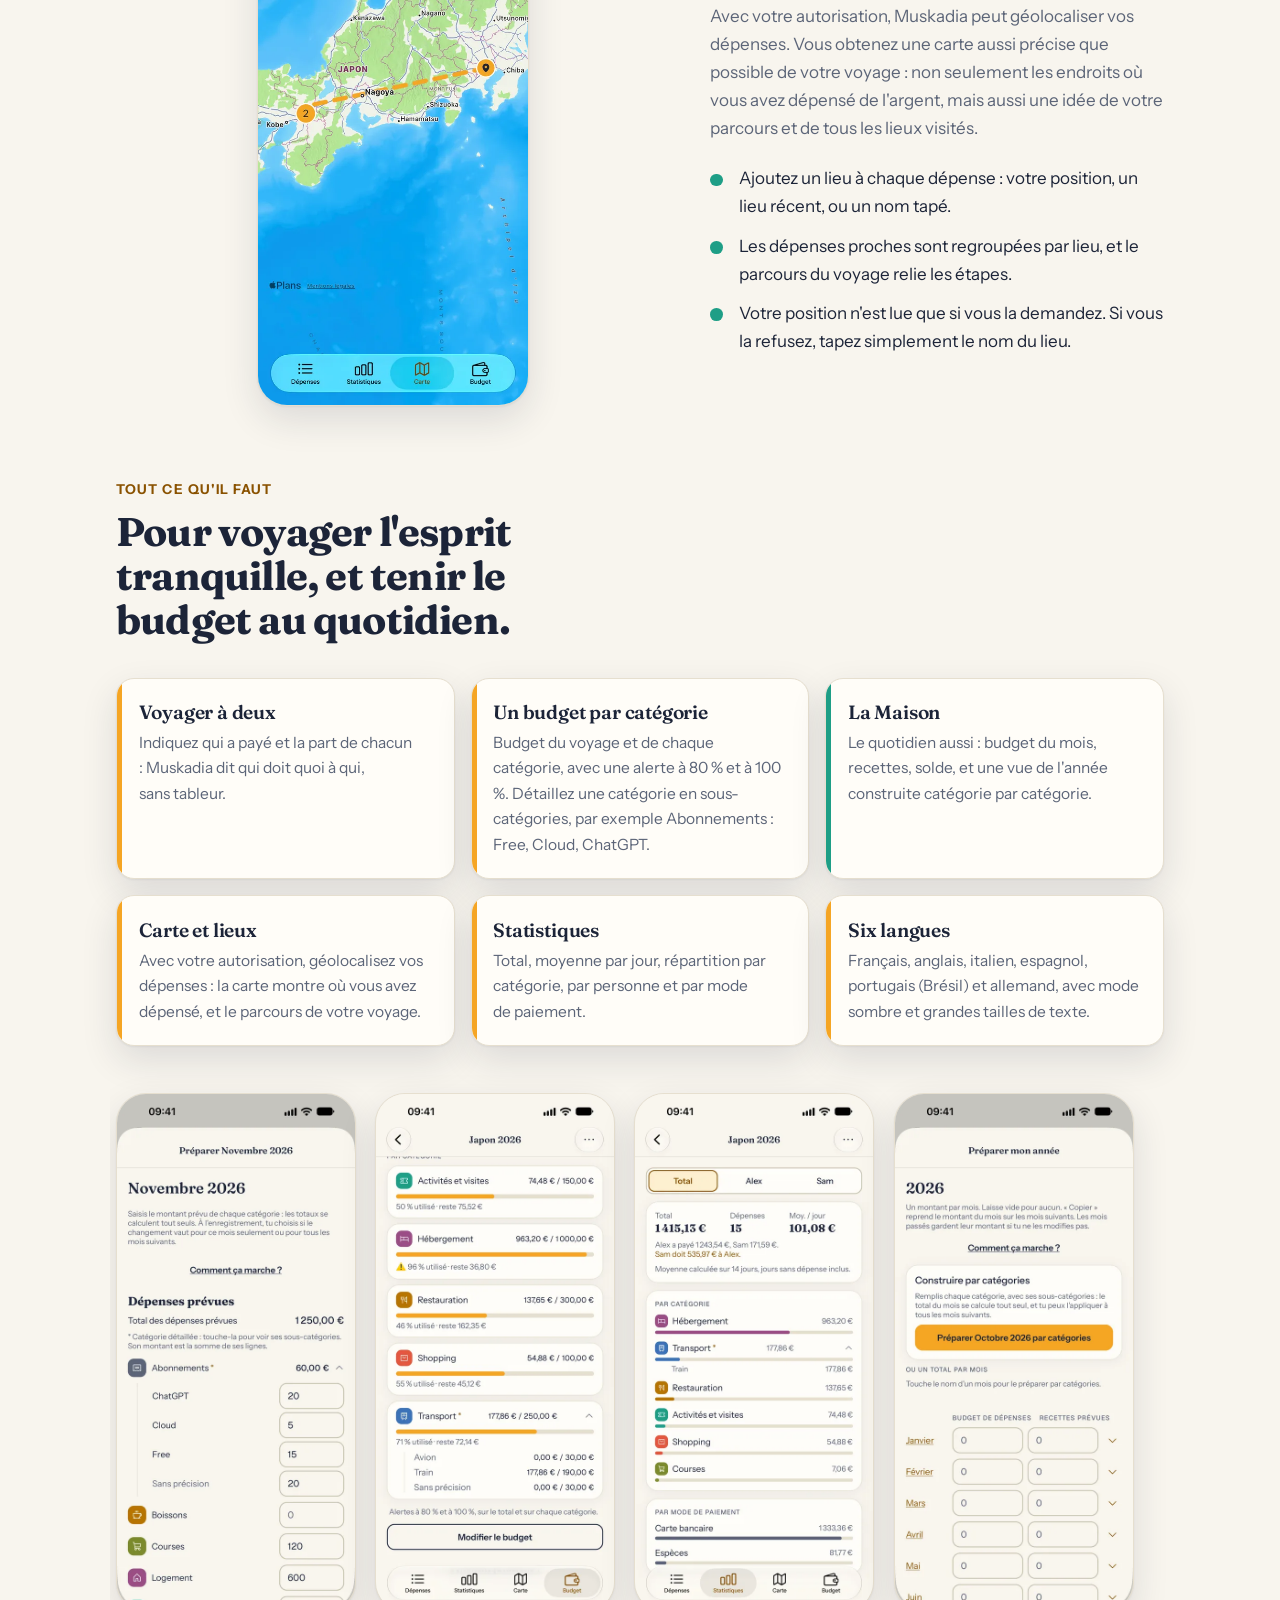
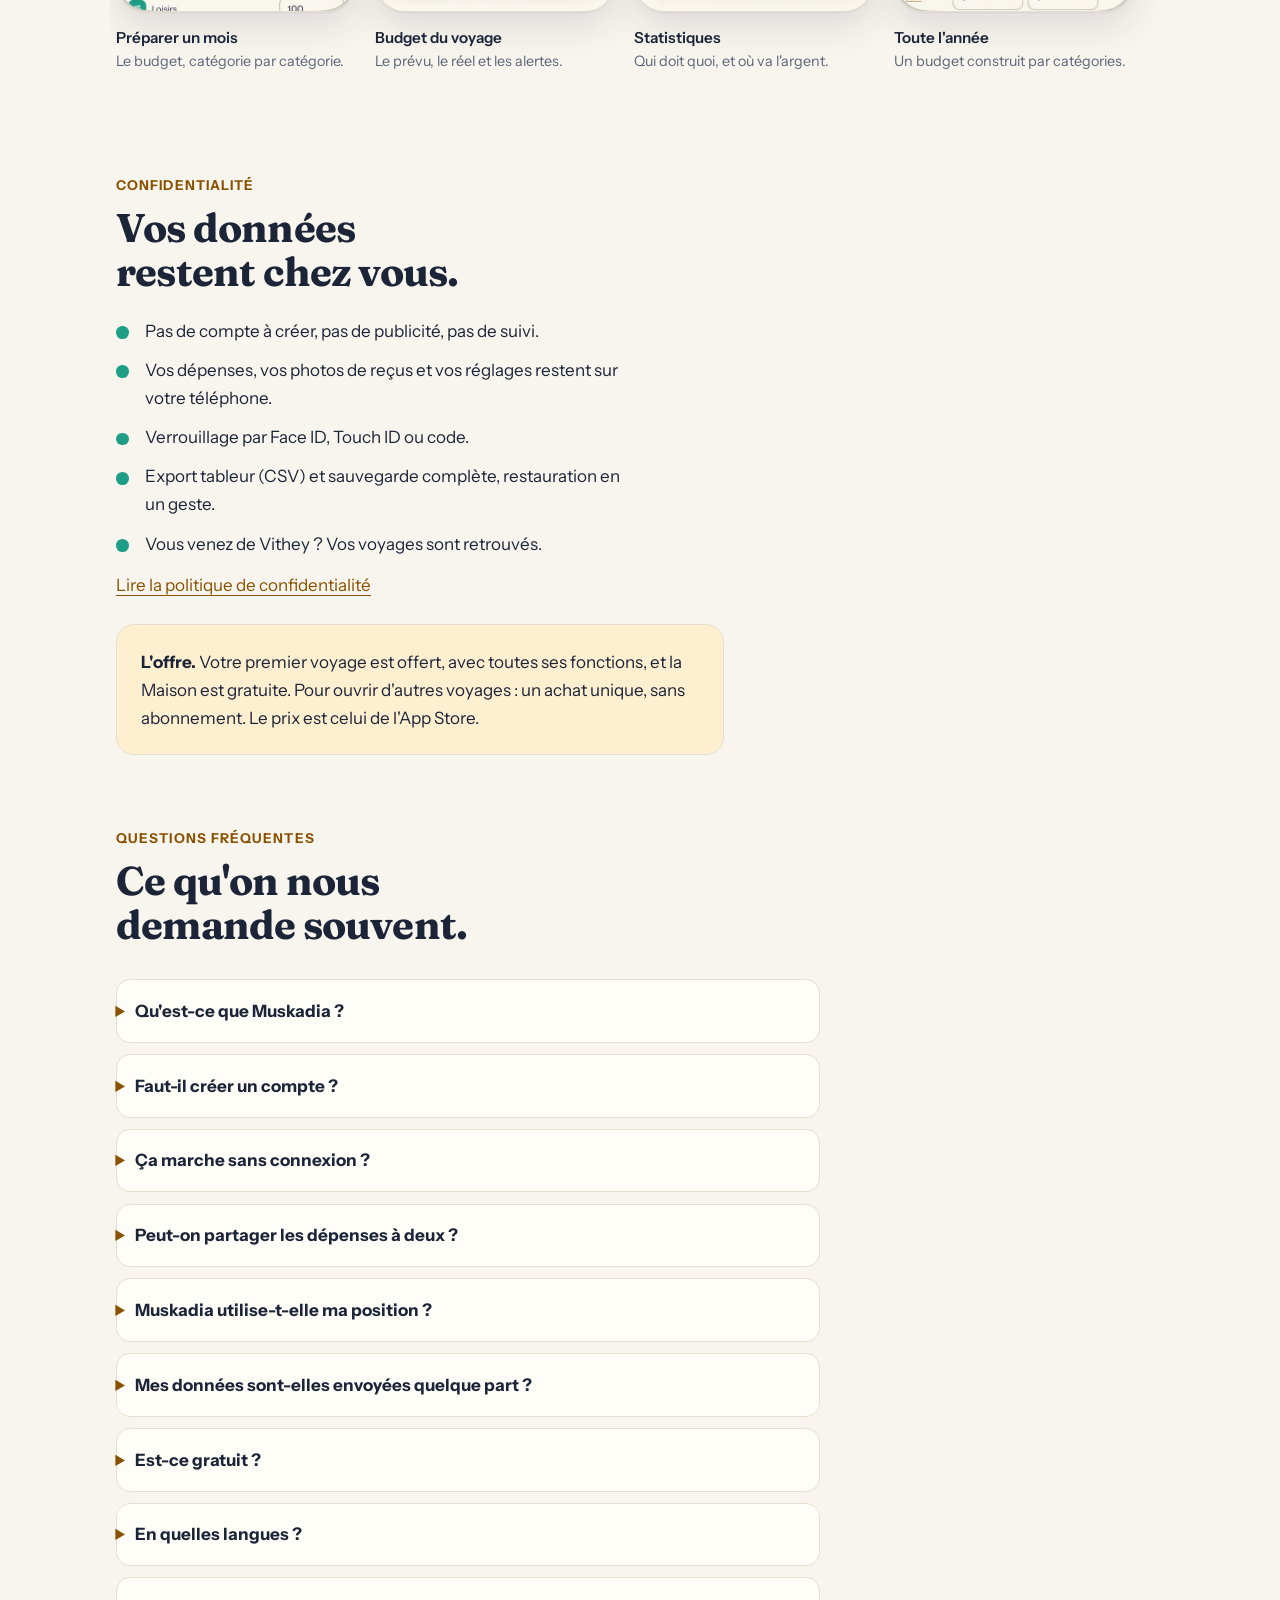
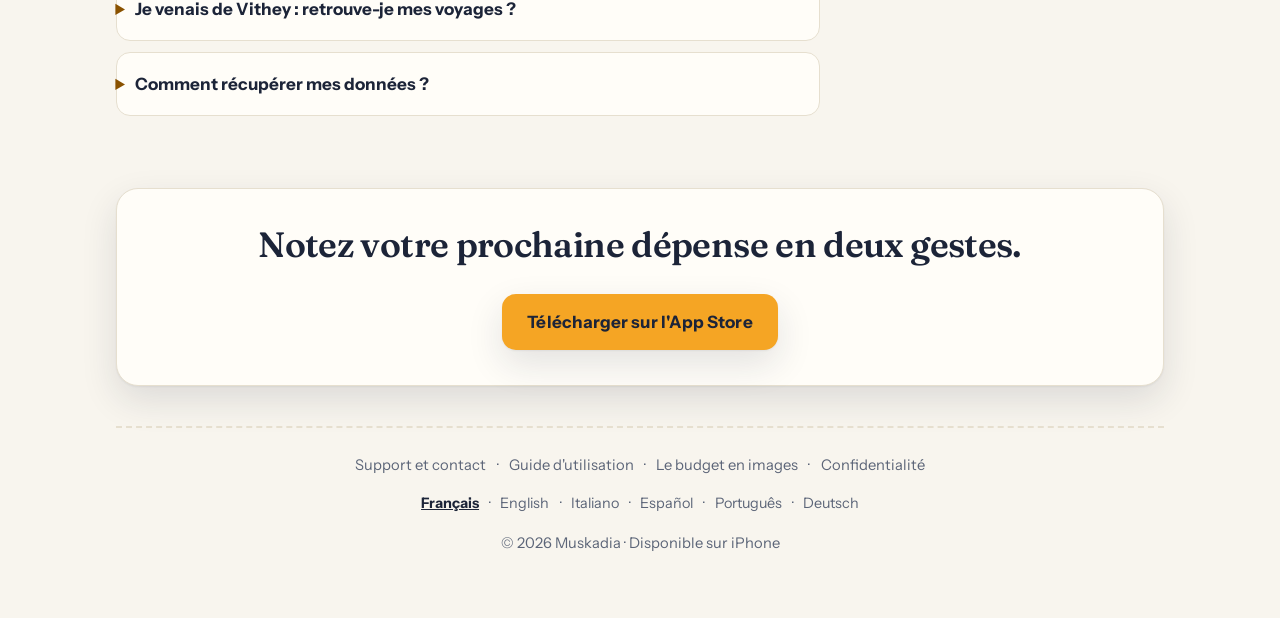
==== commit 7d5625c4: "Landing pages : rétablit le sélecteur de langue (pages régénérées depuis le bon générateur) Co-Autho" ====
--- a/index.html
+++ b/index.html
@@ -190,6 +190,7 @@
       <a href="/guide.html#fr">Guide</a>
       <a href="/support.html">Support</a>
     </nav>
+    <details class="lang"><summary aria-label="Changer de langue"><span aria-hidden="true">&#127760;</span> Français</summary><ul><li><a href="/" hreflang="fr" lang="fr" aria-current="true">Français</a></li><li><a href="/en/" hreflang="en" lang="en">English</a></li><li><a href="/it/" hreflang="it" lang="it">Italiano</a></li><li><a href="/es/" hreflang="es" lang="es">Español</a></li><li><a href="/pt-br/" hreflang="pt-BR" lang="pt-BR">Português</a></li><li><a href="/de/" hreflang="de" lang="de">Deutsch</a></li></ul></details>
   </header>
 
   <main>
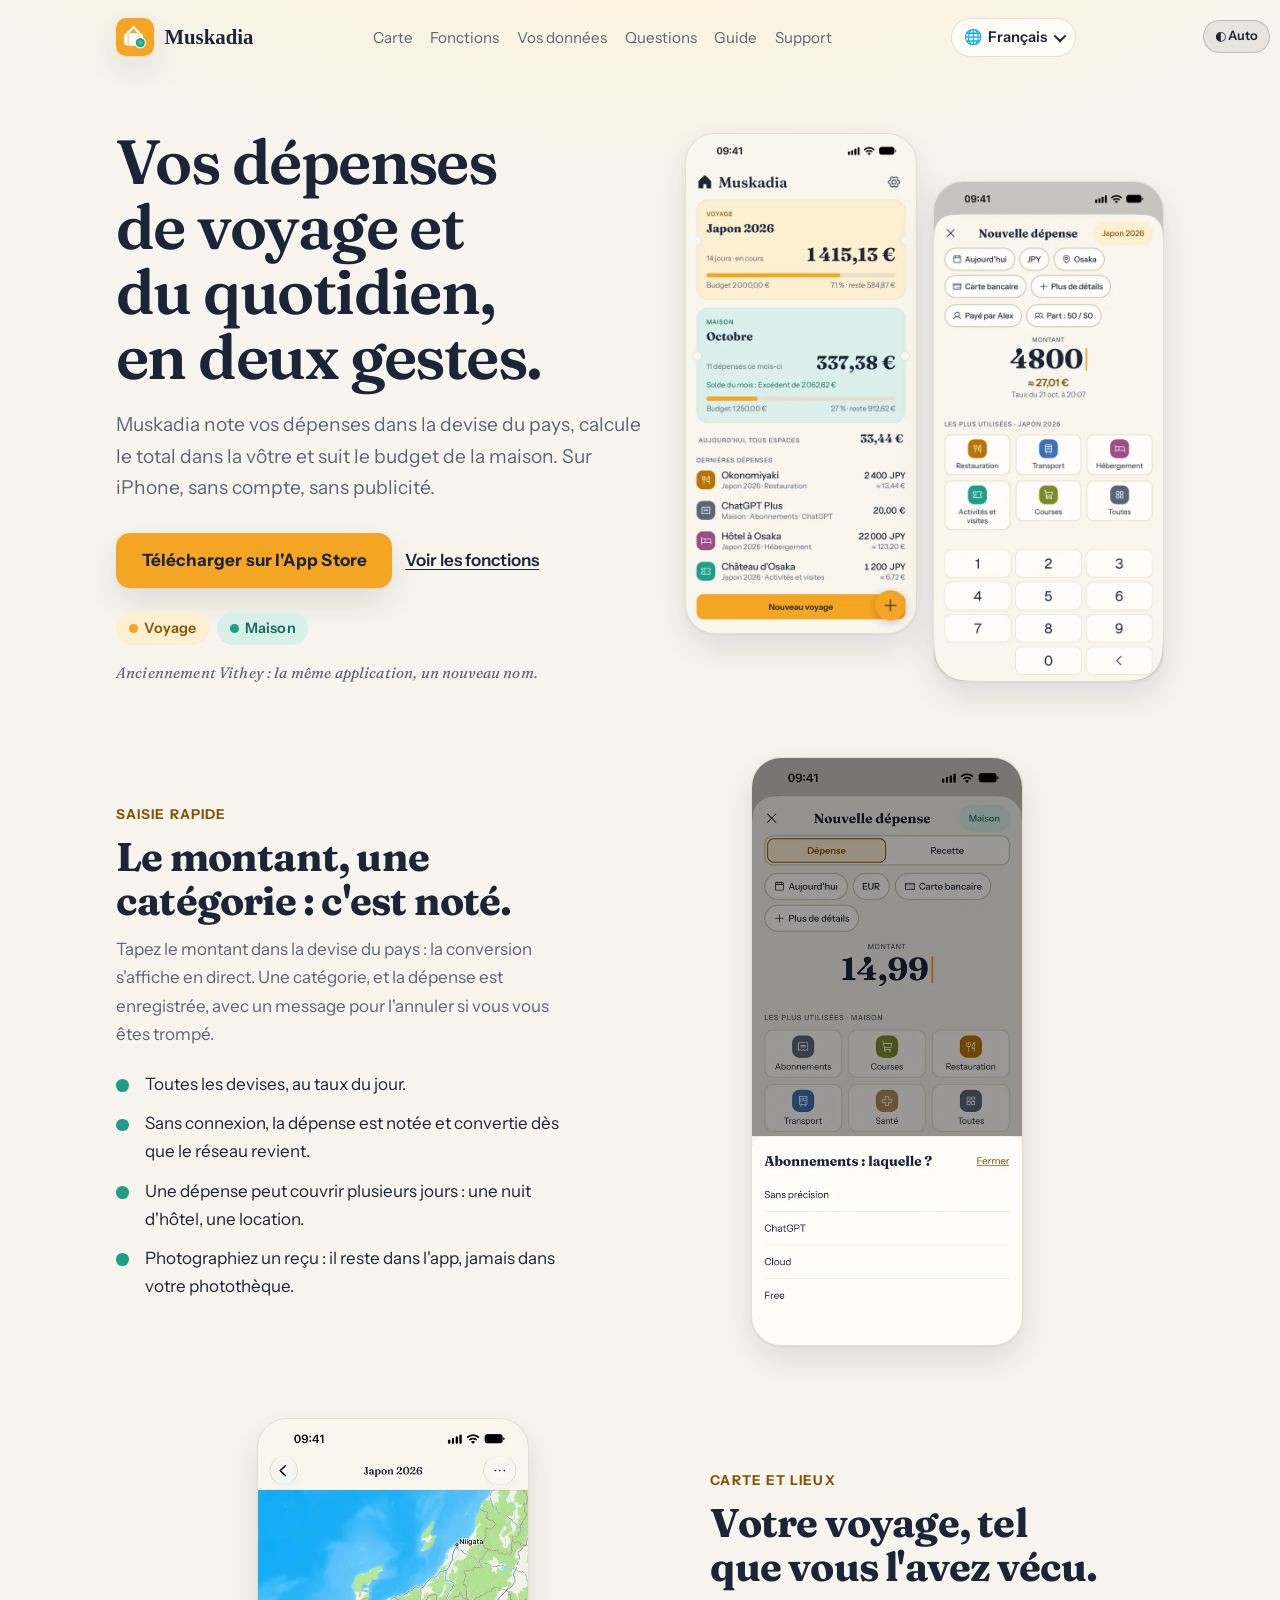
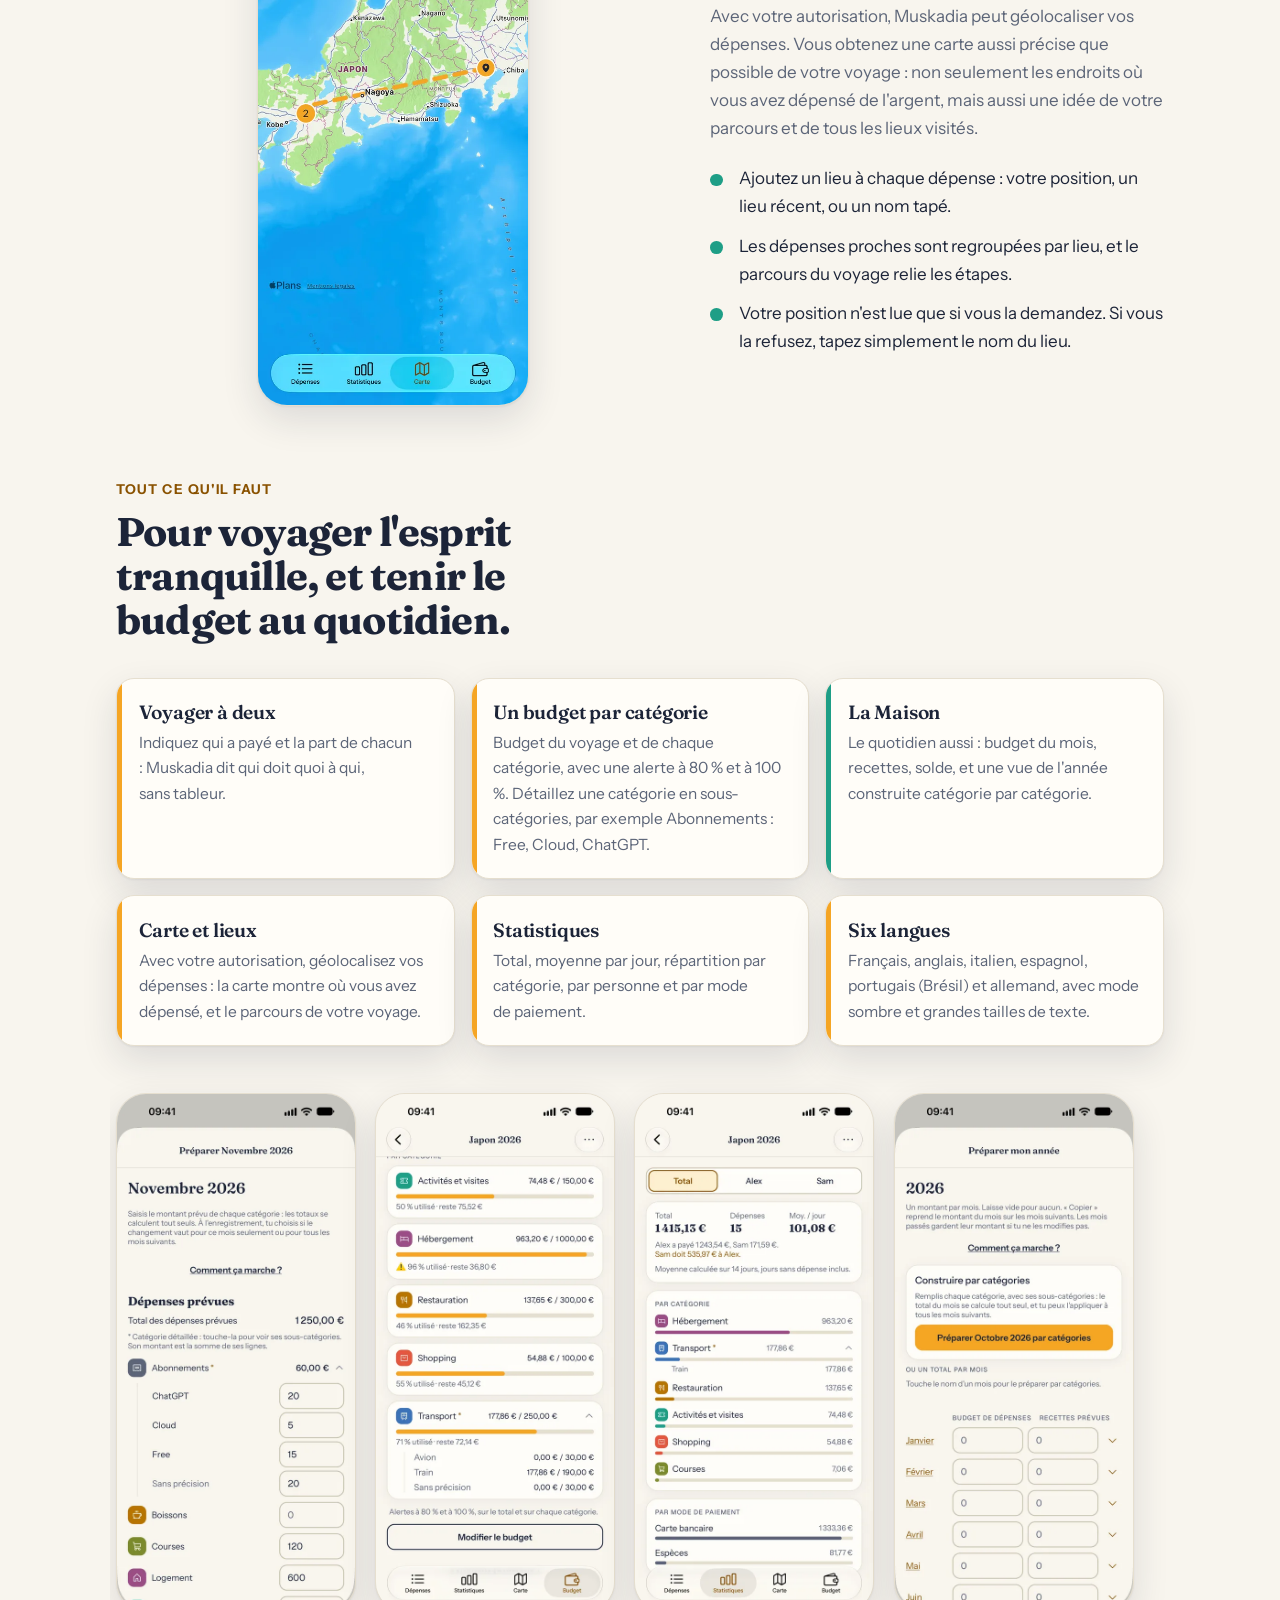
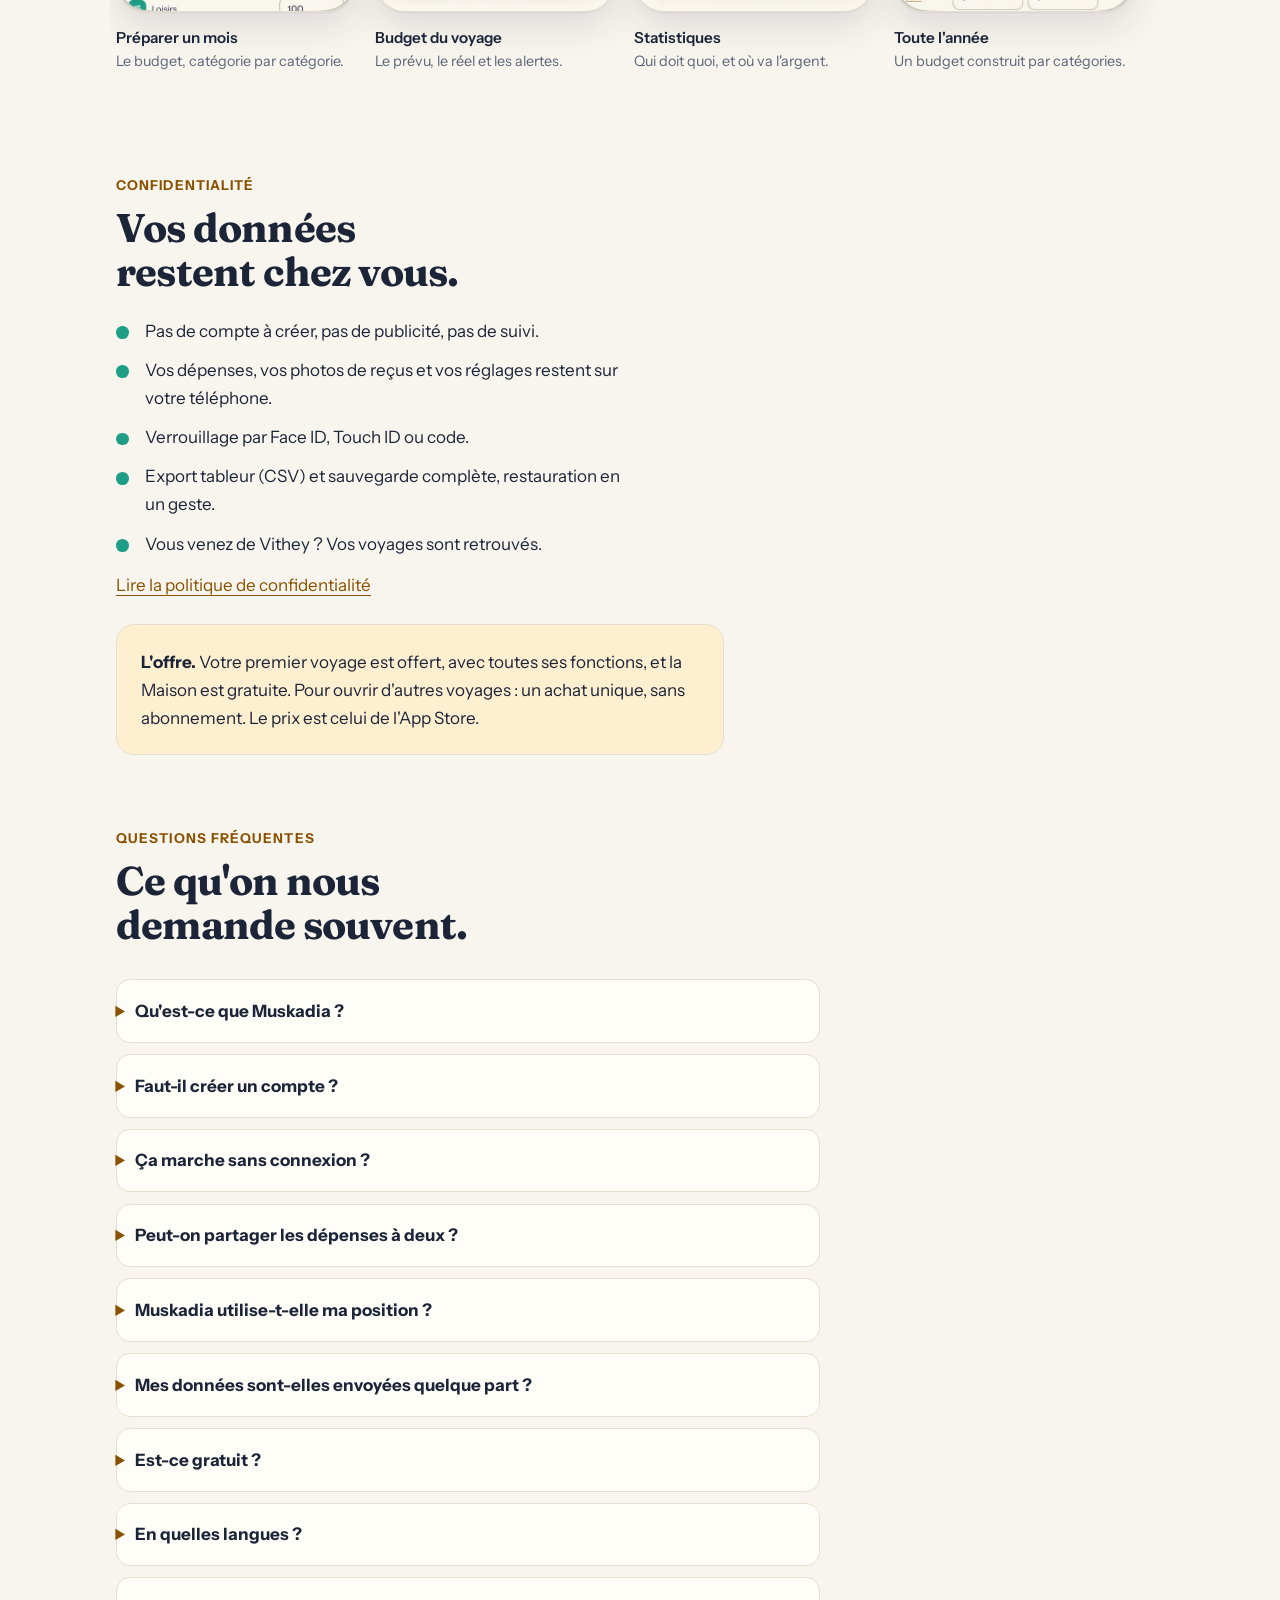
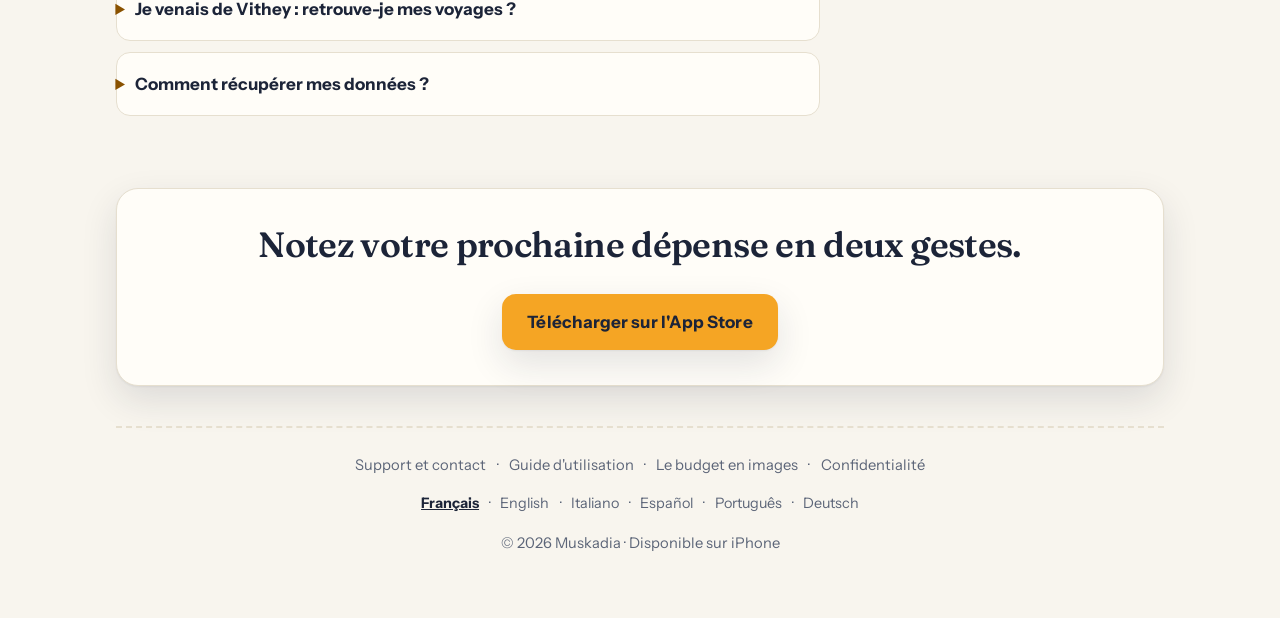
==== commit b267f808: "Ligne de tête alignée : icône, titre, sélecteur de langue et bouton de mode Co-Authored-By: Claude S" ====
--- a/index.html
+++ b/index.html
@@ -36,8 +36,8 @@
 <meta name="twitter:title" content="Muskadia : dépenses de voyage et budget maison, sur iPhone">
 <meta name="twitter:description" content="Notez une dépense en deux gestes, dans toutes les devises. Sans compte, sans publicité.">
 <meta name="twitter:image" content="https://muskadia.fr/img/og.png">
-<link rel="stylesheet" href="/landing.css?v=20261024b">
-<link rel="stylesheet" href="/theme.css?v=20261024b">
+<link rel="stylesheet" href="/landing.css?v=20261024e">
+<link rel="stylesheet" href="/theme.css?v=20261024e">
 <script src="/theme.js"></script>
 <script type="application/ld+json">
 {
--- a/landing.css
+++ b/landing.css
@@ -114,3 +114,7 @@
 .lang li a:hover,.lang li a:focus-visible{background:var(--paper);color:var(--ink)}
 .lang li a[aria-current=true]{color:var(--ink);font-weight:700}
 @media(max-width:30rem){.top{margin-right:6.4rem;gap:.5rem}.brand{font-size:1.15rem;gap:.5rem}.brand img{width:32px;height:32px}.lang summary{padding:.35rem .6rem}}
+
+/* Ligne de tête de hauteur fixe : le bouton de mode (fixe) se centre sur la même ligne que l'icône, le titre et le sélecteur */
+.top{min-height:calc(38px + 2.2rem);box-sizing:border-box}
+body .mode-toggle{top:calc(1.1rem + 19px - 1.05rem)}
--- a/theme.css
+++ b/theme.css
@@ -51,3 +51,22 @@
 .budget-card b{display:block;font:600 1.15rem/1.25 var(--serif)}
 .budget-card span{display:block;margin-top:.15rem;font-size:.92rem;opacity:.85}
 .budget-card:hover{background:rgba(245,165,36,.24)}
+
+/* Sélecteur de langue des pages hors accueil : en haut à droite, à gauche du bouton de mode (sans JavaScript : <details>) */
+.lang-fixed{position:fixed;top:.6rem;right:4.9rem;z-index:20;font:600 .8rem/1 var(--sans)}
+.lang-fixed summary{list-style:none;cursor:pointer;display:flex;align-items:center;gap:.4rem;padding:.5rem .7rem;border-radius:999px;border:1px solid rgba(128,128,128,.4);background:rgba(128,128,128,.14);color:inherit;-webkit-backdrop-filter:blur(8px);backdrop-filter:blur(8px)}
+.lang-fixed summary::-webkit-details-marker{display:none}
+.lang-fixed summary:hover{background:rgba(128,128,128,.26)}
+.lang-fixed summary:focus-visible{outline:3px solid #F5A524;outline-offset:2px}
+.lang-fixed summary::after{content:"";width:.4rem;height:.4rem;border-right:2px solid currentColor;border-bottom:2px solid currentColor;transform:rotate(45deg) translateY(-2px)}
+.lang-fixed[open] summary::after{transform:rotate(-135deg) translateY(-2px)}
+.lang-fixed ul{position:absolute;right:0;top:calc(100% + .4rem);margin:0;padding:.35rem;list-style:none;min-width:11rem;border:1px solid rgba(128,128,128,.4);border-radius:14px;background:Canvas;color:CanvasText;box-shadow:0 8px 28px rgba(0,0,0,.18);font-weight:500;font-size:.92rem}
+.lang-fixed li{margin:0}
+.lang-fixed li a{display:block;padding:.5rem .75rem;border-radius:9px;color:inherit;text-decoration:none}
+.lang-fixed li a:hover,.lang-fixed li a:focus-visible{background:rgba(128,128,128,.18)}
+.lang-fixed li a[aria-current=true]{font-weight:700}
+@media print{.lang-fixed{display:none}}
+
+/* Même hauteur pour le bouton de mode et le sélecteur de langue (alignés sur la ligne de tête) */
+.mode-toggle{height:2.1rem;box-sizing:border-box;display:inline-flex;align-items:center}
+.lang-fixed summary{height:2.1rem;box-sizing:border-box}
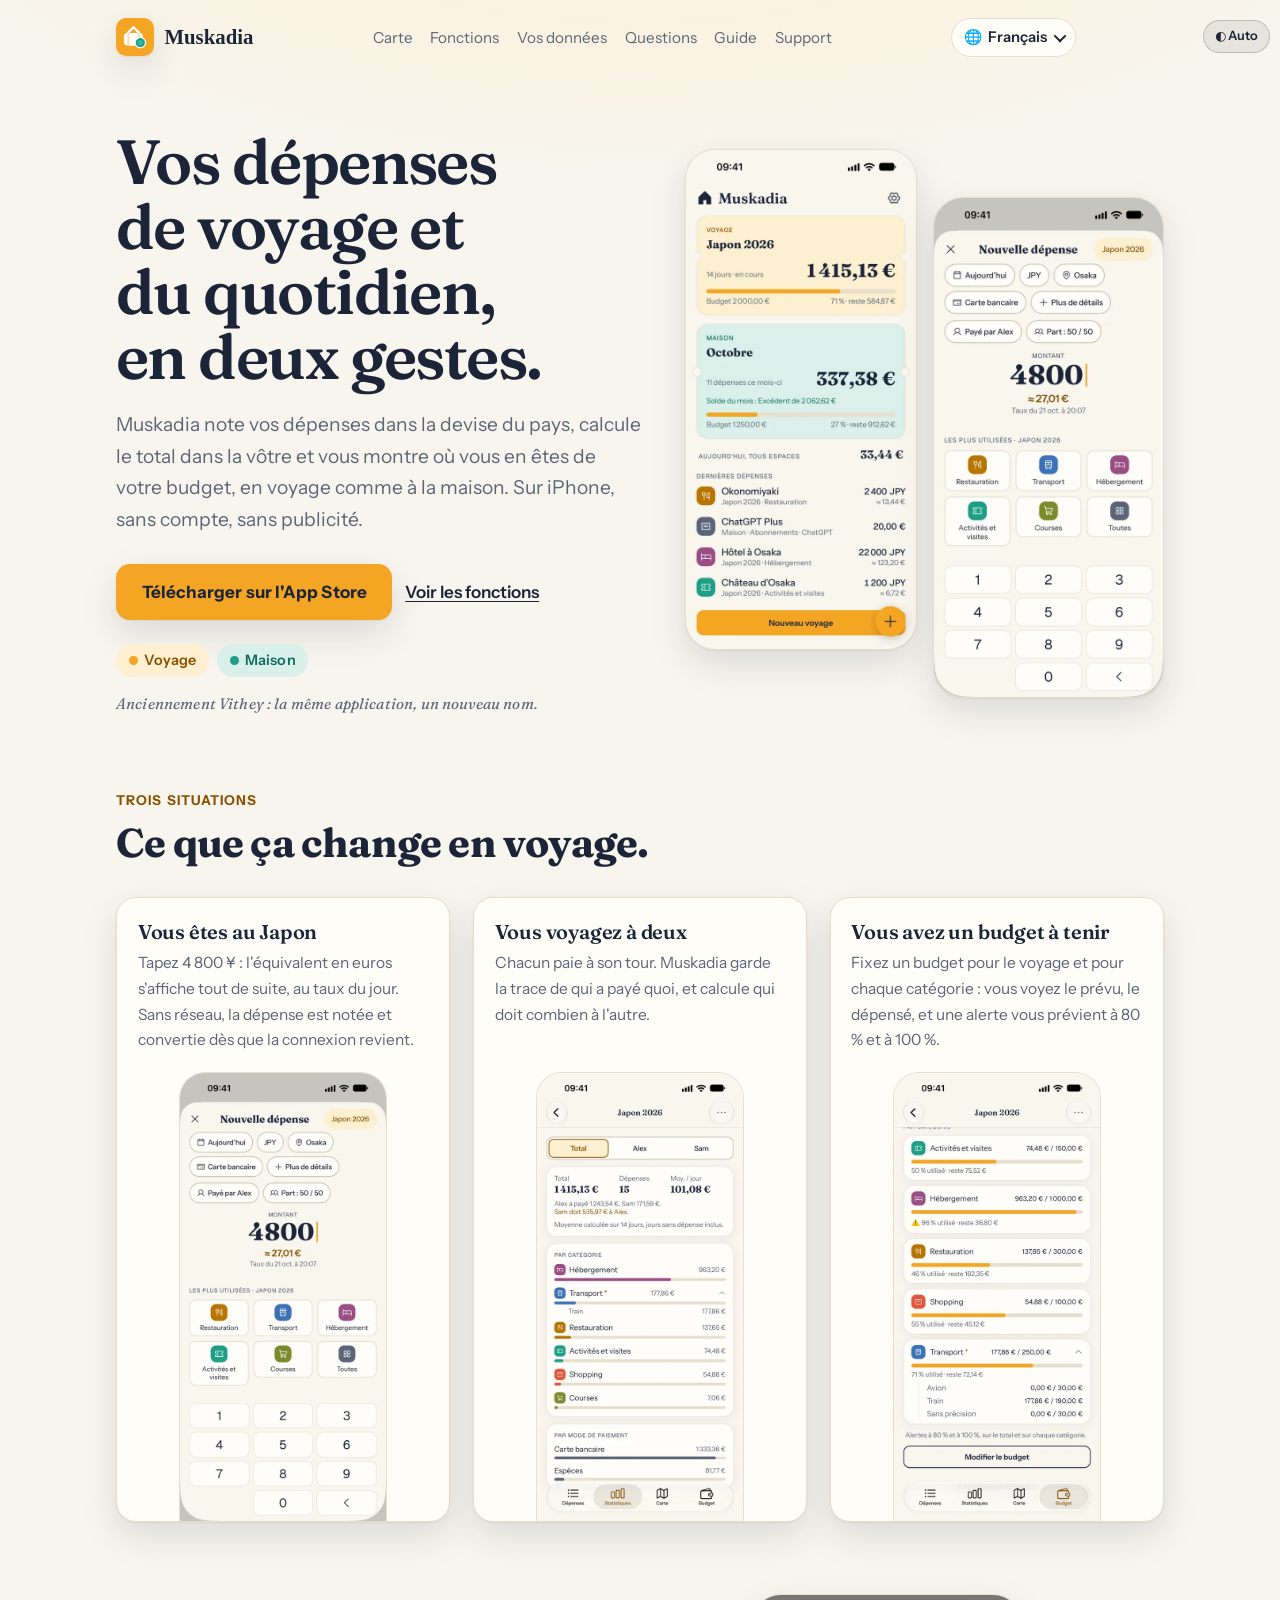
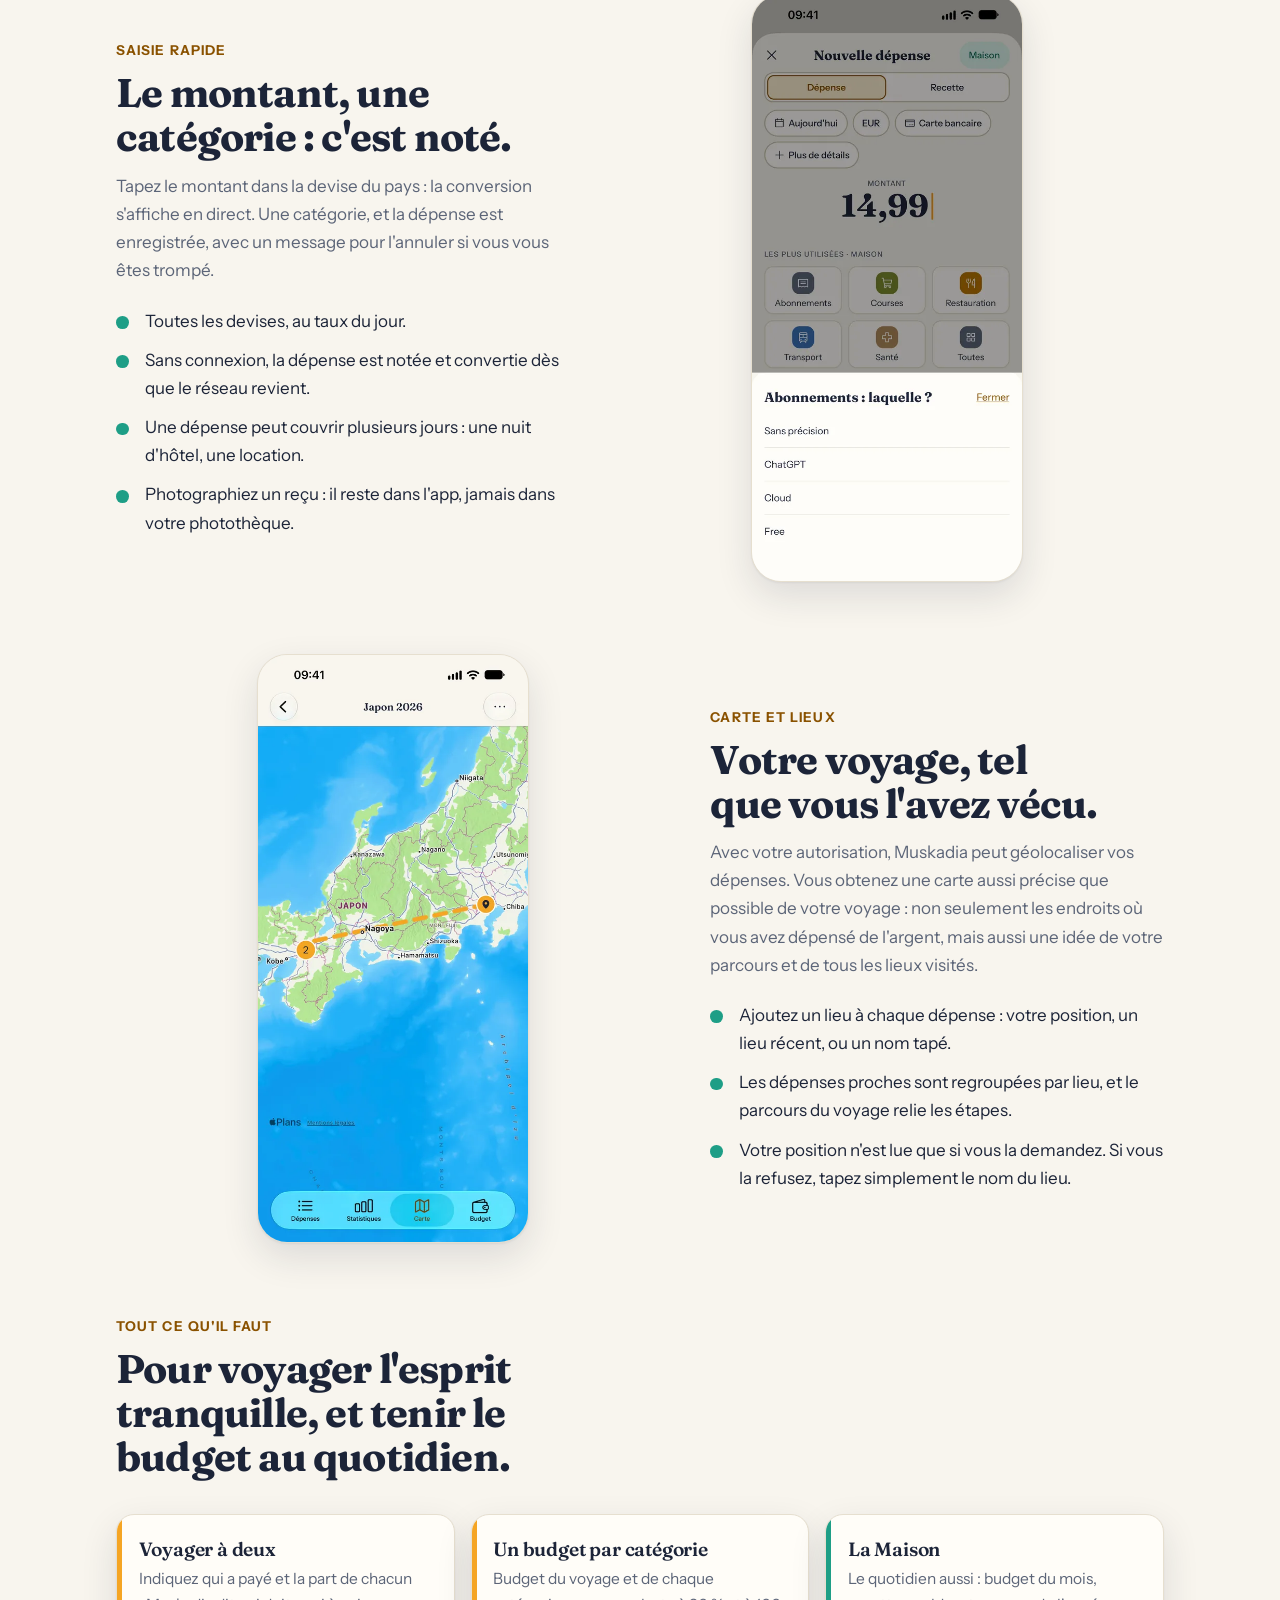
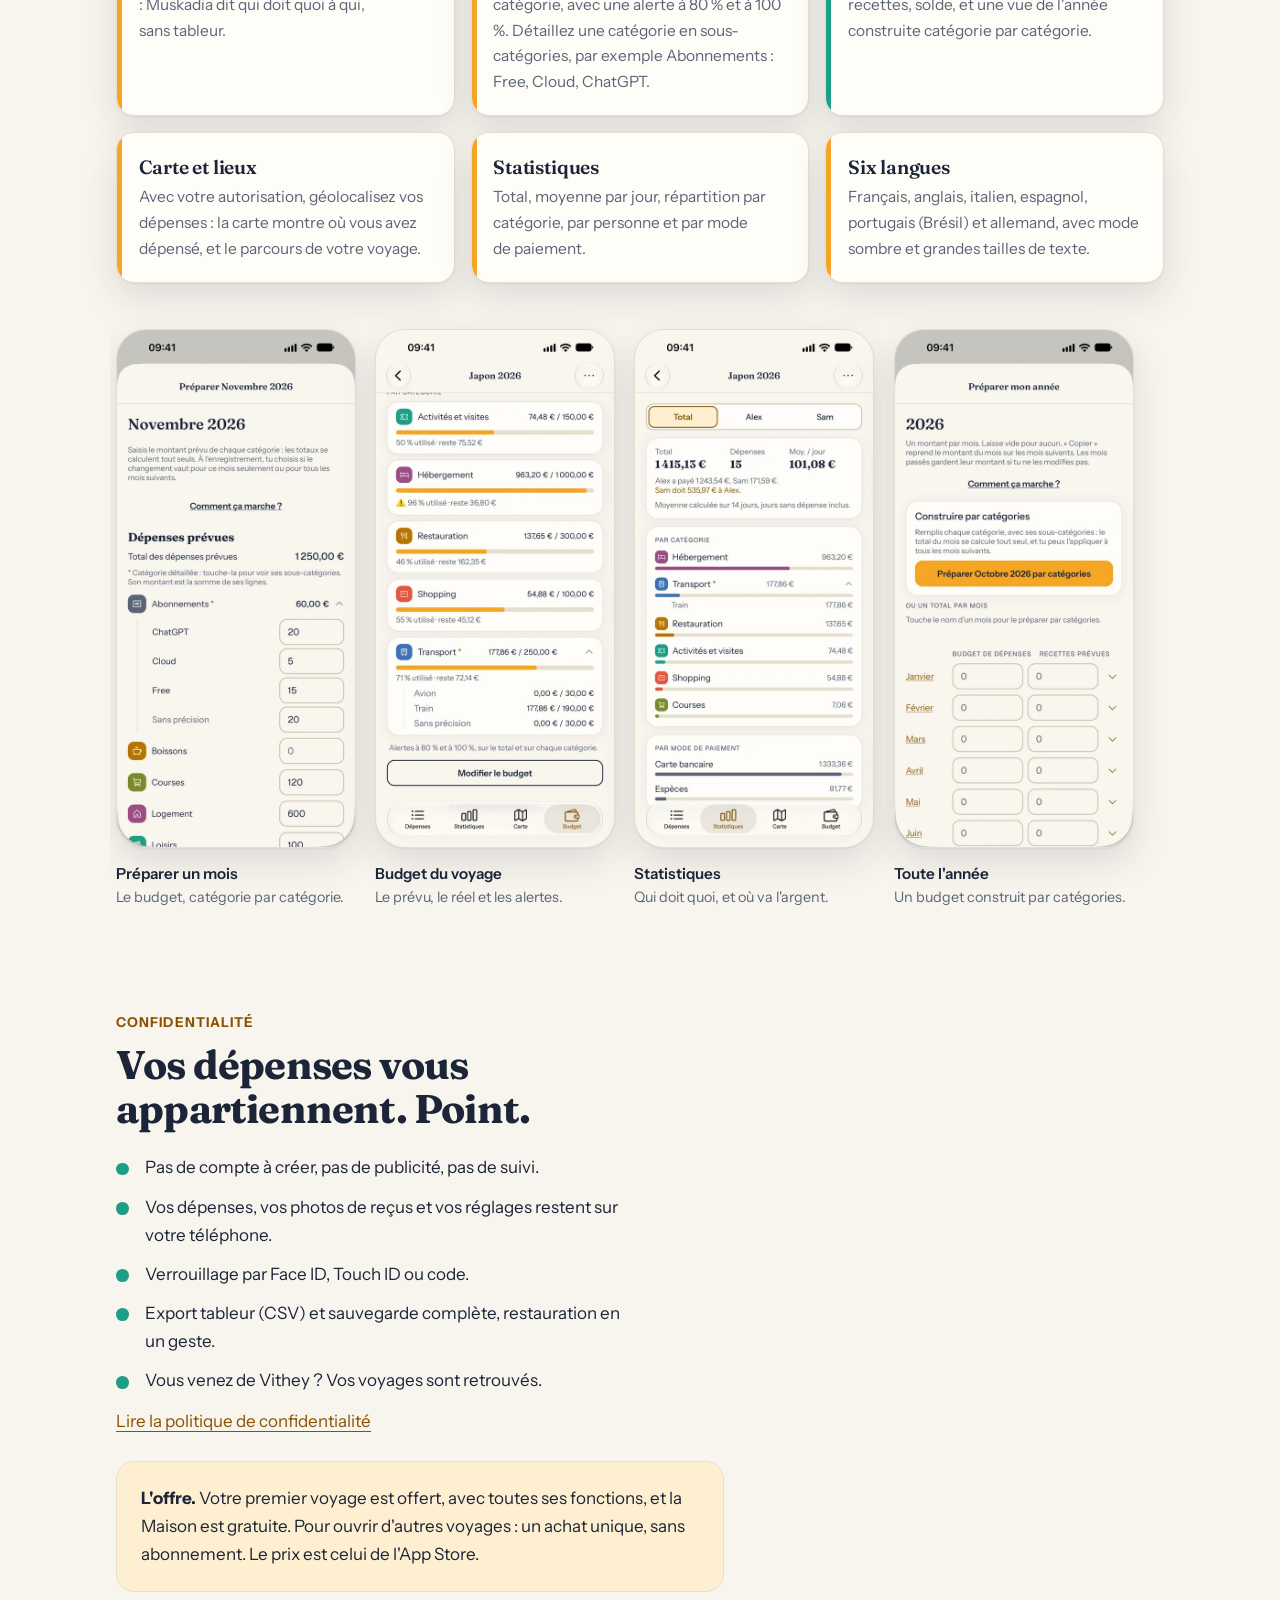
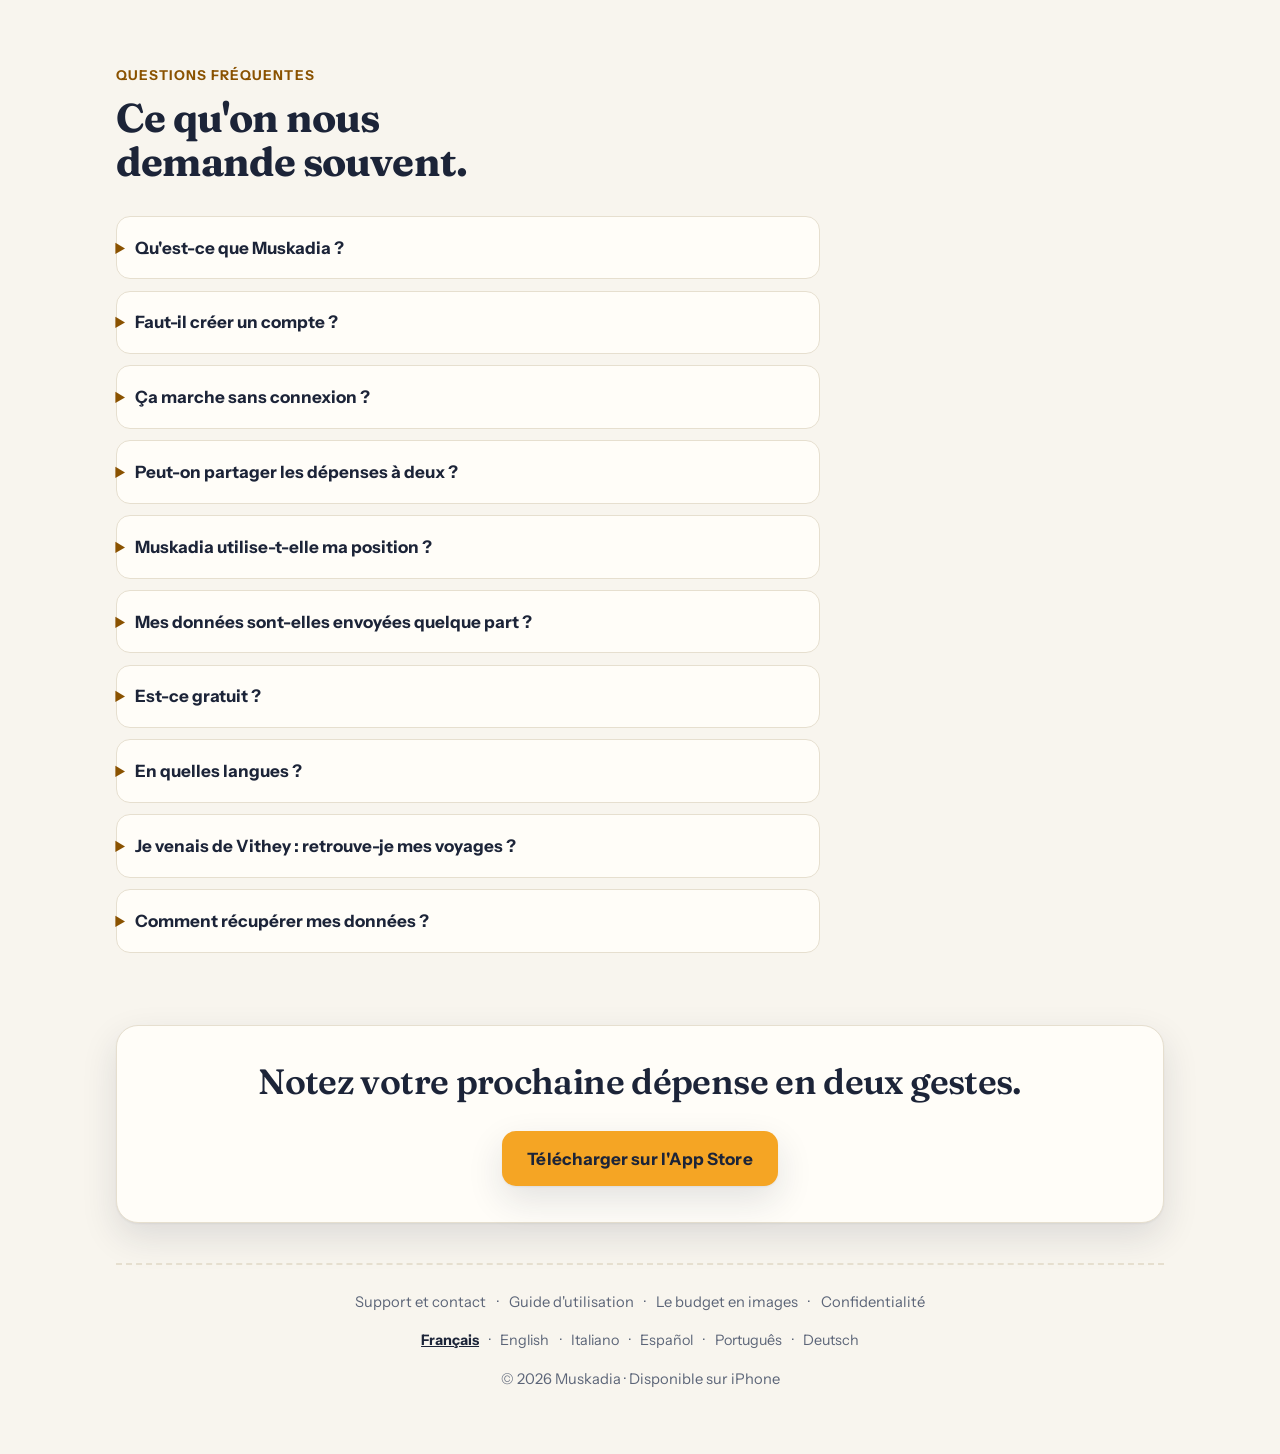
==== commit 5a9b31a0: "Landing pages : trois situations de voyage, titre confidentialité et accroche (six langues) Co-Autho" ====
--- a/index.html
+++ b/index.html
@@ -36,8 +36,8 @@
 <meta name="twitter:title" content="Muskadia : dépenses de voyage et budget maison, sur iPhone">
 <meta name="twitter:description" content="Notez une dépense en deux gestes, dans toutes les devises. Sans compte, sans publicité.">
 <meta name="twitter:image" content="https://muskadia.fr/img/og.png">
-<link rel="stylesheet" href="/landing.css?v=20261024e">
-<link rel="stylesheet" href="/theme.css?v=20261024e">
+<link rel="stylesheet" href="/landing.css?v=20261026a">
+<link rel="stylesheet" href="/theme.css?v=20261026a">
 <script src="/theme.js"></script>
 <script type="application/ld+json">
 {
@@ -197,7 +197,7 @@
     <div class="hero">
       <div>
         <h1>Vos dépenses de voyage et du quotidien, en deux gestes.</h1>
-        <p class="lead">Muskadia note vos dépenses dans la devise du pays, calcule le total dans la vôtre et suit le budget de la maison. Sur iPhone, sans compte, sans publicité.</p>
+        <p class="lead">Muskadia note vos dépenses dans la devise du pays, calcule le total dans la vôtre et vous montre où vous en êtes de votre budget, en voyage comme à la maison. Sur iPhone, sans compte, sans publicité.</p>
         <div class="cta">
           <a class="store" href="https://apps.apple.com/fr/app/muskadia/id6759218602?pt=128555405&amp;ct=site-fr&amp;mt=8">Télécharger sur l&#x27;App Store</a>
           <a class="ghost" href="#fonctions">Voir les fonctions</a>
@@ -210,6 +210,16 @@
         <img class="phone" src="/img/02-saisie.webp" width="520" height="1130" alt="La saisie d&#x27;une dépense de 4 800 yens, convertie en euros en direct">
       </div>
     </div>
+
+    <section id="situations">
+      <p class="eyebrow">Trois situations</p>
+      <h2>Ce que ça change en voyage.</h2>
+      <div class="situ">
+        <figure class="situ-item"><h3>Vous êtes au Japon</h3><p>Tapez 4 800 ¥ : l&#x27;équivalent en euros s&#x27;affiche tout de suite, au taux du jour. Sans réseau, la dépense est notée et convertie dès que la connexion revient.</p><img class="phone" loading="lazy" src="/img/02-saisie.webp" width="520" height="1130" alt="La saisie d&#x27;une dépense de 4 800 yens, convertie en euros en direct"></figure>
+        <figure class="situ-item"><h3>Vous voyagez à deux</h3><p>Chacun paie à son tour. Muskadia garde la trace de qui a payé quoi, et calcule qui doit combien à l&#x27;autre.</p><img class="phone" loading="lazy" src="/img/09-statistiques.webp" width="520" height="1130" alt="Les statistiques d&#x27;un voyage à deux : total, qui doit quoi, répartition par catégorie"></figure>
+        <figure class="situ-item"><h3>Vous avez un budget à tenir</h3><p>Fixez un budget pour le voyage et pour chaque catégorie : vous voyez le prévu, le dépensé, et une alerte vous prévient à 80 % et à 100 %.</p><img class="phone" loading="lazy" src="/img/06-budget-voyage.webp" width="520" height="1130" alt="Le budget d&#x27;un voyage avec une catégorie dépliée en sous-catégories"></figure>
+      </div>
+    </section>
 
     <section id="saisie">
       <div class="split">
@@ -265,7 +275,7 @@
 
     <section id="donnees">
       <p class="eyebrow">Confidentialité</p>
-      <h2>Vos données restent chez vous.</h2>
+      <h2>Vos dépenses vous appartiennent. Point.</h2>
       <ul class="ticks">
             <li>Pas de compte à créer, pas de publicité, pas de suivi.</li>
             <li>Vos dépenses, vos photos de reçus et vos réglages restent sur votre téléphone.</li>
--- a/landing.css
+++ b/landing.css
@@ -118,3 +118,11 @@
 /* Ligne de tête de hauteur fixe : le bouton de mode (fixe) se centre sur la même ligne que l'icône, le titre et le sélecteur */
 .top{min-height:calc(38px + 2.2rem);box-sizing:border-box}
 body .mode-toggle{top:calc(1.1rem + 19px - 1.05rem)}
+
+/* Trois situations de voyage */
+.situ{display:grid;gap:1.6rem;margin-top:2rem}
+@media(min-width:44rem){.situ{grid-template-columns:repeat(3,1fr);gap:1.4rem}}
+.situ-item{margin:0;padding:1.4rem 1.3rem 0;border-radius:20px;background:var(--page);border:1px solid var(--line);box-shadow:var(--shadow);overflow:hidden;display:flex;flex-direction:column}
+.situ-item h3{font-size:1.25rem;line-height:1.2;margin:0 0 .4rem}
+.situ-item p{margin:0 0 1.2rem;color:var(--ink2);font-size:.97rem}
+.situ-item .phone{margin-top:auto;width:min(13rem,72%);align-self:center;border-radius:26px 26px 0 0;border-bottom:0;box-shadow:none}
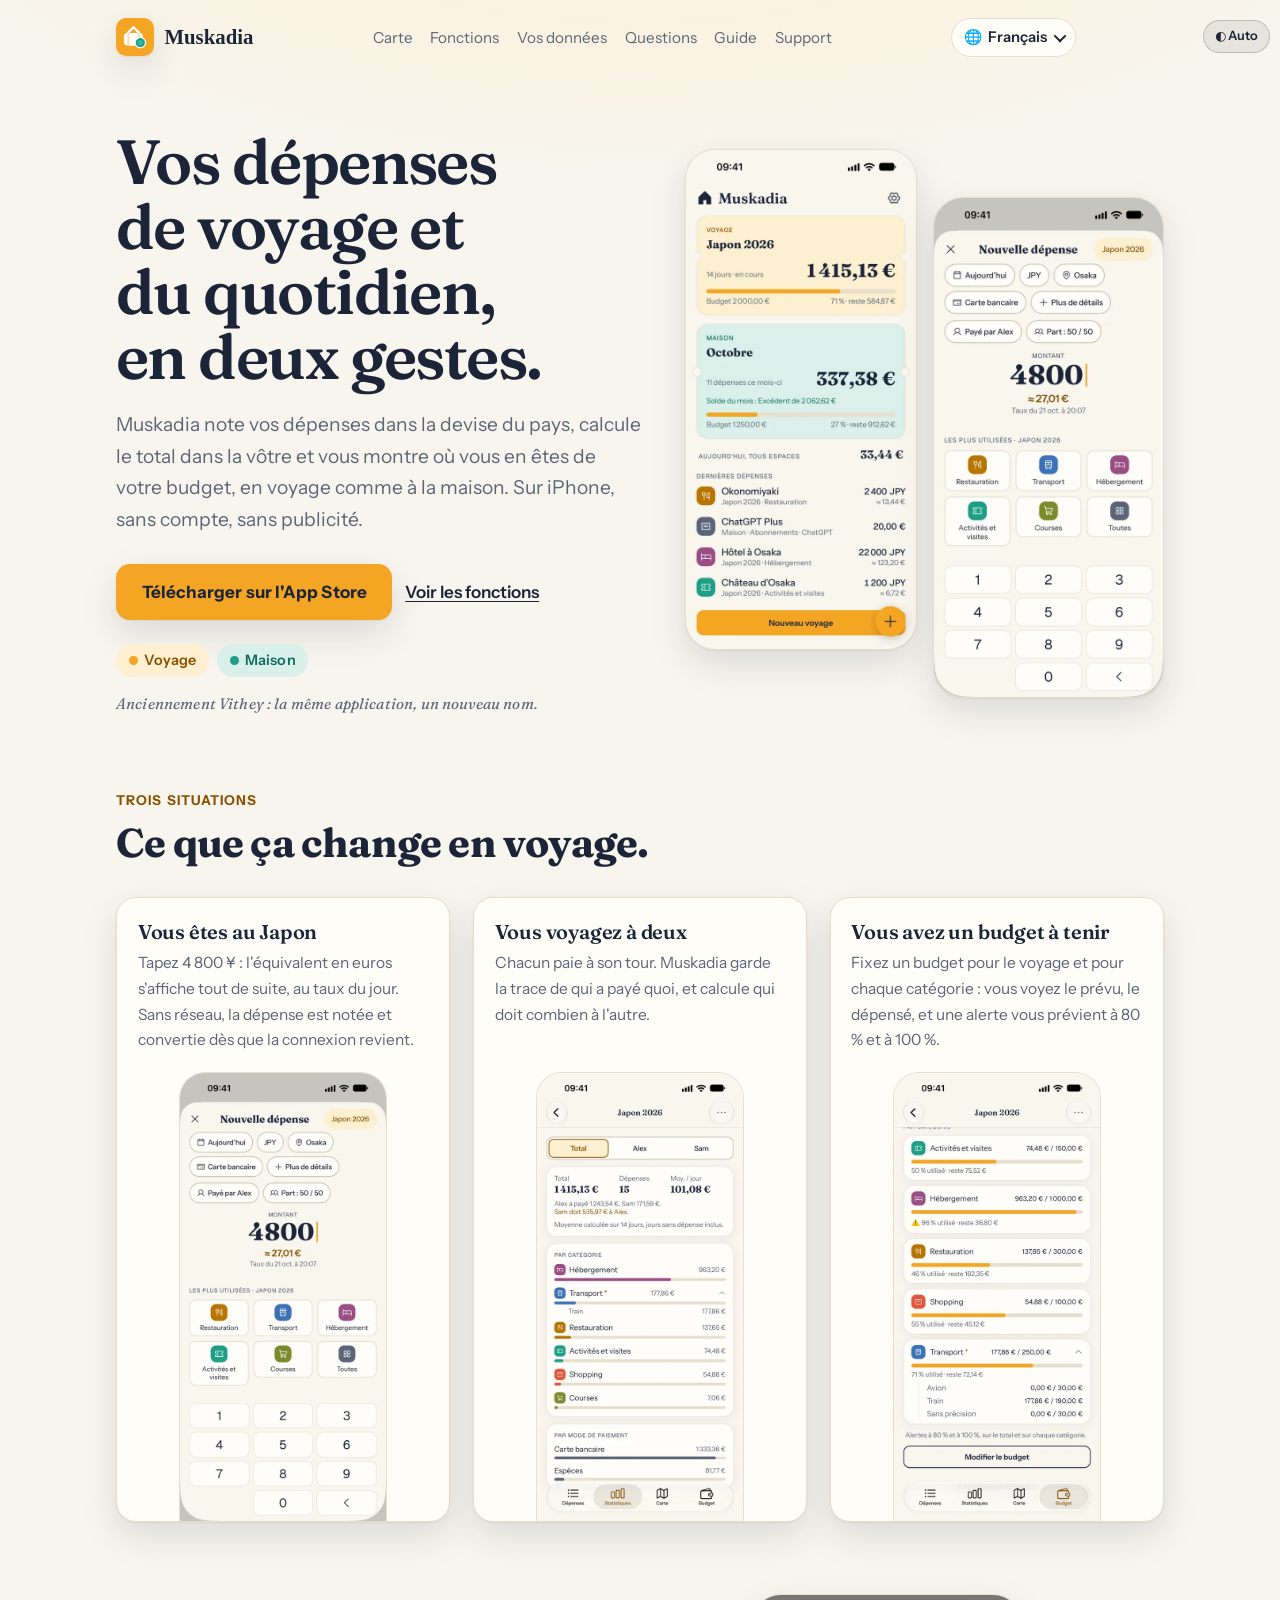
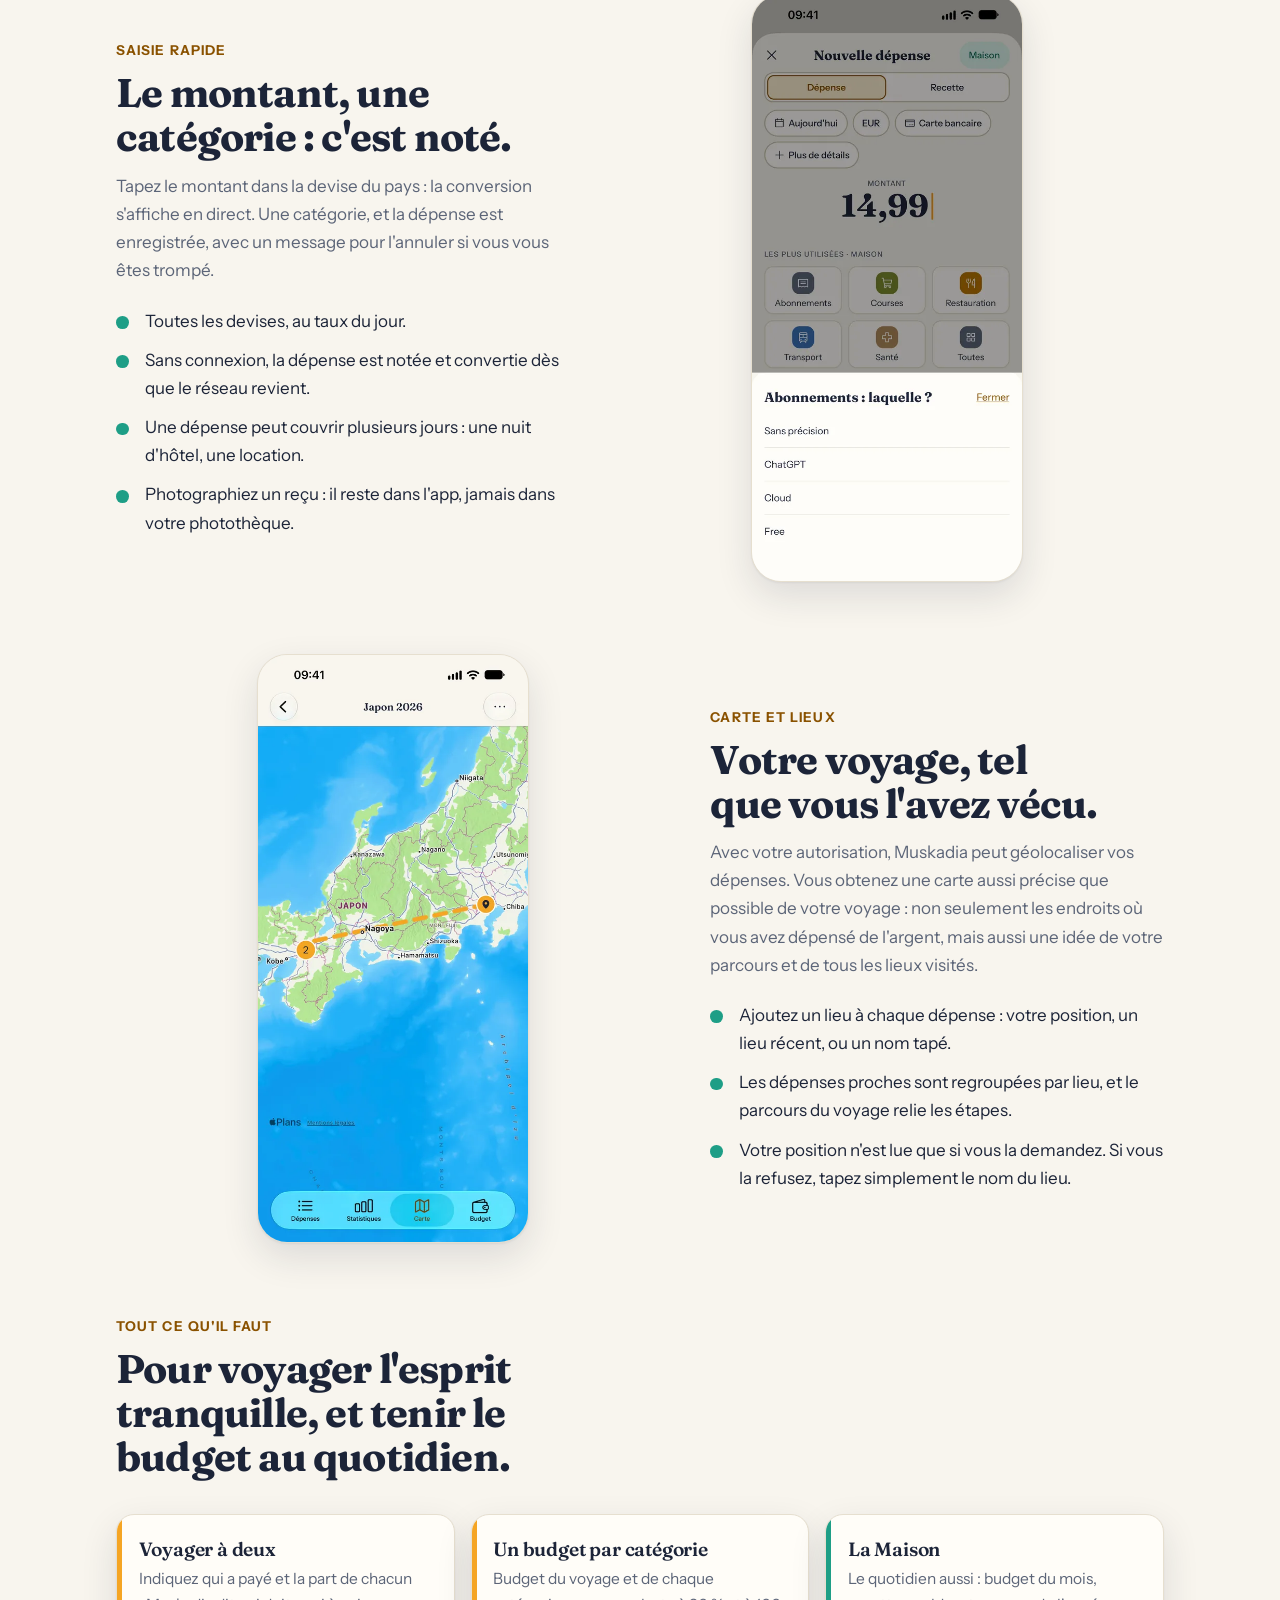
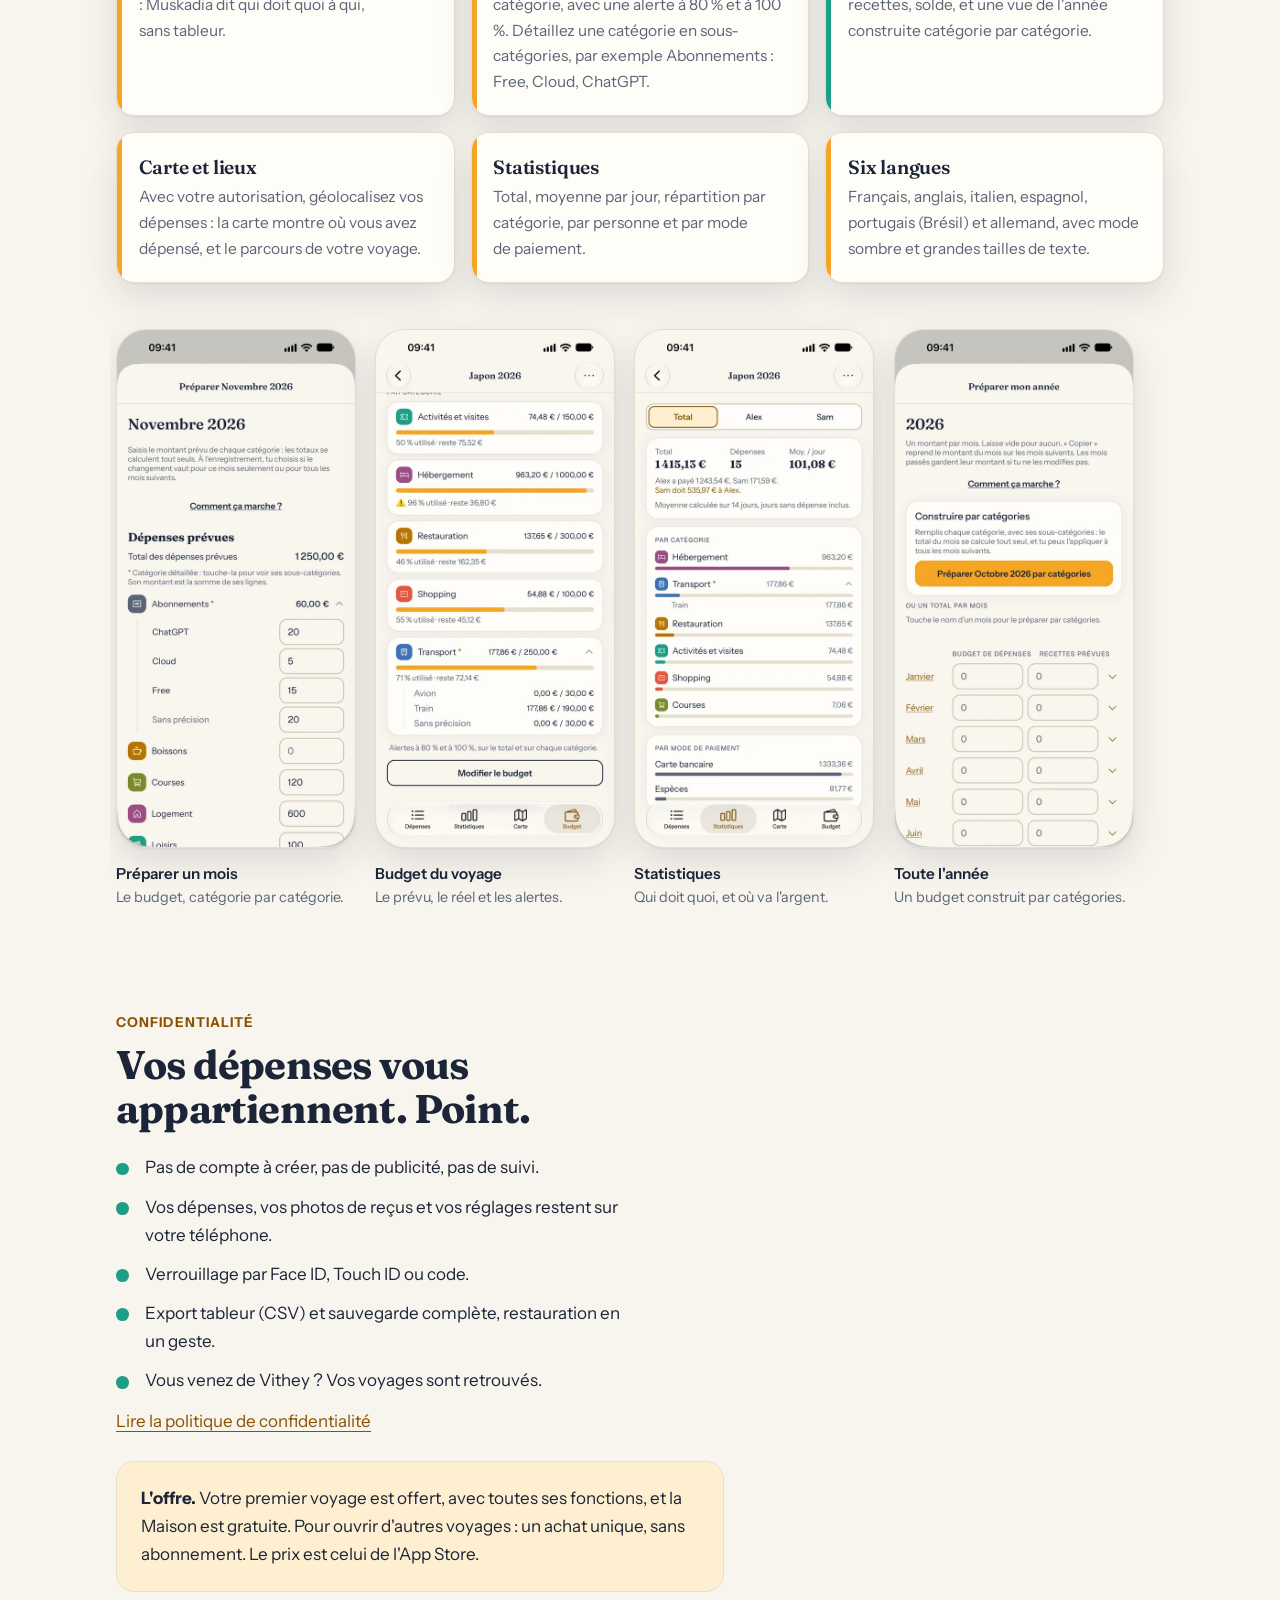
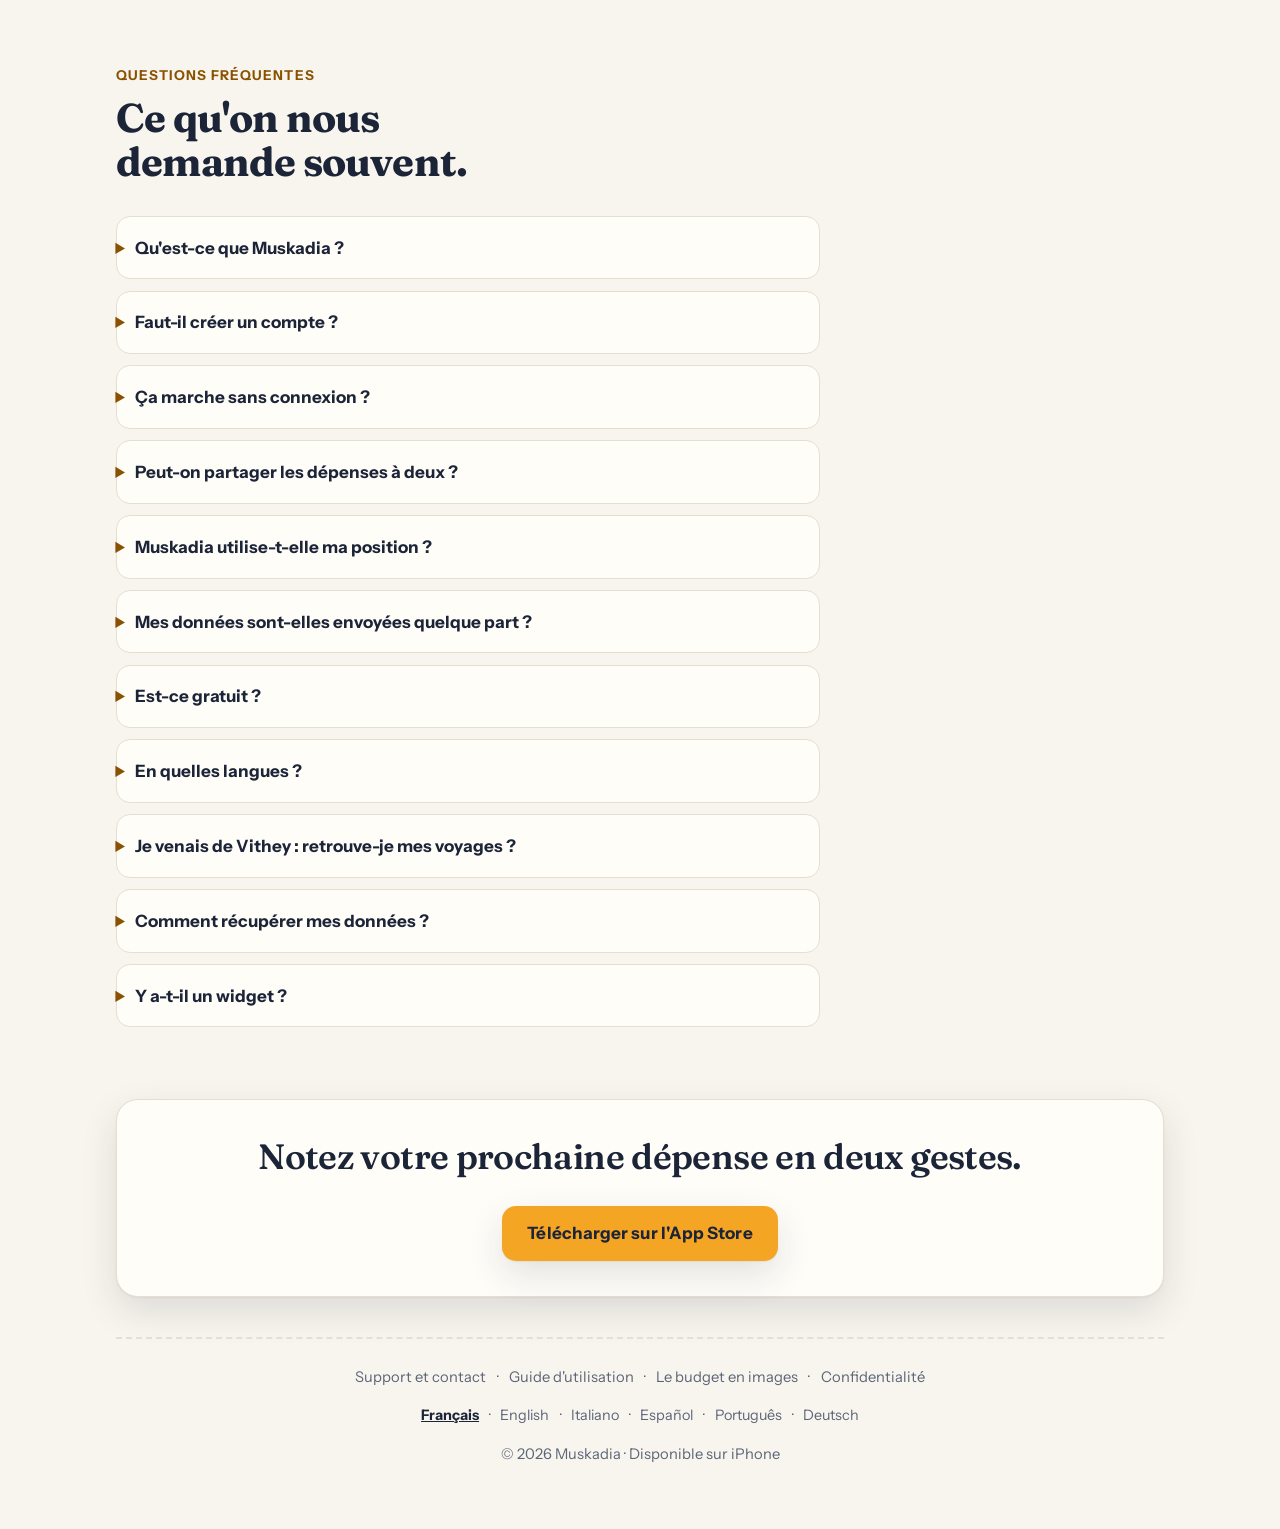
==== commit f4274f7c: "Landing pages et llms.txt : widget (FAQ, fonctions) ; guide : date de mise à jour 2.3 Co-Authored-By" ====
--- a/index.html
+++ b/index.html
@@ -70,6 +70,7 @@
   ],
   "featureList": [
     "Saisie d'une dépense en deux gestes",
+    "Widget de saisie rapide sur l'écran d'accueil et l'écran verrouillé",
     "Dépenses en devise étrangère, converties au taux du jour, même sans connexion",
     "Partage des dépenses à deux : qui a payé, la part de chacun, qui doit quoi",
     "Budget par voyage et par catégorie, avec sous-catégories et alertes à 80 % et 100 %",
@@ -173,6 +174,14 @@
         "@type": "Answer",
         "text": "Dans les réglages, l'export produit un tableur (CSV) et la sauvegarde complète peut être restaurée en un geste."
       }
+    },
+    {
+      "@type": "Question",
+      "name": "Y a-t-il un widget ?",
+      "acceptedAnswer": {
+        "@type": "Answer",
+        "text": "Oui, depuis la version 2.3 : le widget « Saisie rapide » ouvre l'écran de saisie en un toucher, depuis l'écran d'accueil (formats petit et moyen) ou l'écran verrouillé. Il ne lit ni n'envoie aucune de vos données."
+      }
     }
   ]
 }
@@ -301,6 +310,7 @@
         <details><summary>En quelles langues ?</summary><p>En français, anglais, italien, espagnol, portugais (Brésil) et allemand.</p></details>
         <details><summary>Je venais de Vithey : retrouve-je mes voyages ?</summary><p>Oui. Vithey est devenue Muskadia : c&#x27;est la même application, et vos voyages sont repris.</p></details>
         <details><summary>Comment récupérer mes données ?</summary><p>Dans les réglages, l&#x27;export produit un tableur (CSV) et la sauvegarde complète peut être restaurée en un geste.</p></details>
+        <details><summary>Y a-t-il un widget ?</summary><p>Oui, depuis la version 2.3 : le widget « Saisie rapide » ouvre l&#x27;écran de saisie en un toucher, depuis l&#x27;écran d&#x27;accueil (formats petit et moyen) ou l&#x27;écran verrouillé. Il ne lit ni n&#x27;envoie aucune de vos données.</p></details>
       </div>
     </section>
 
